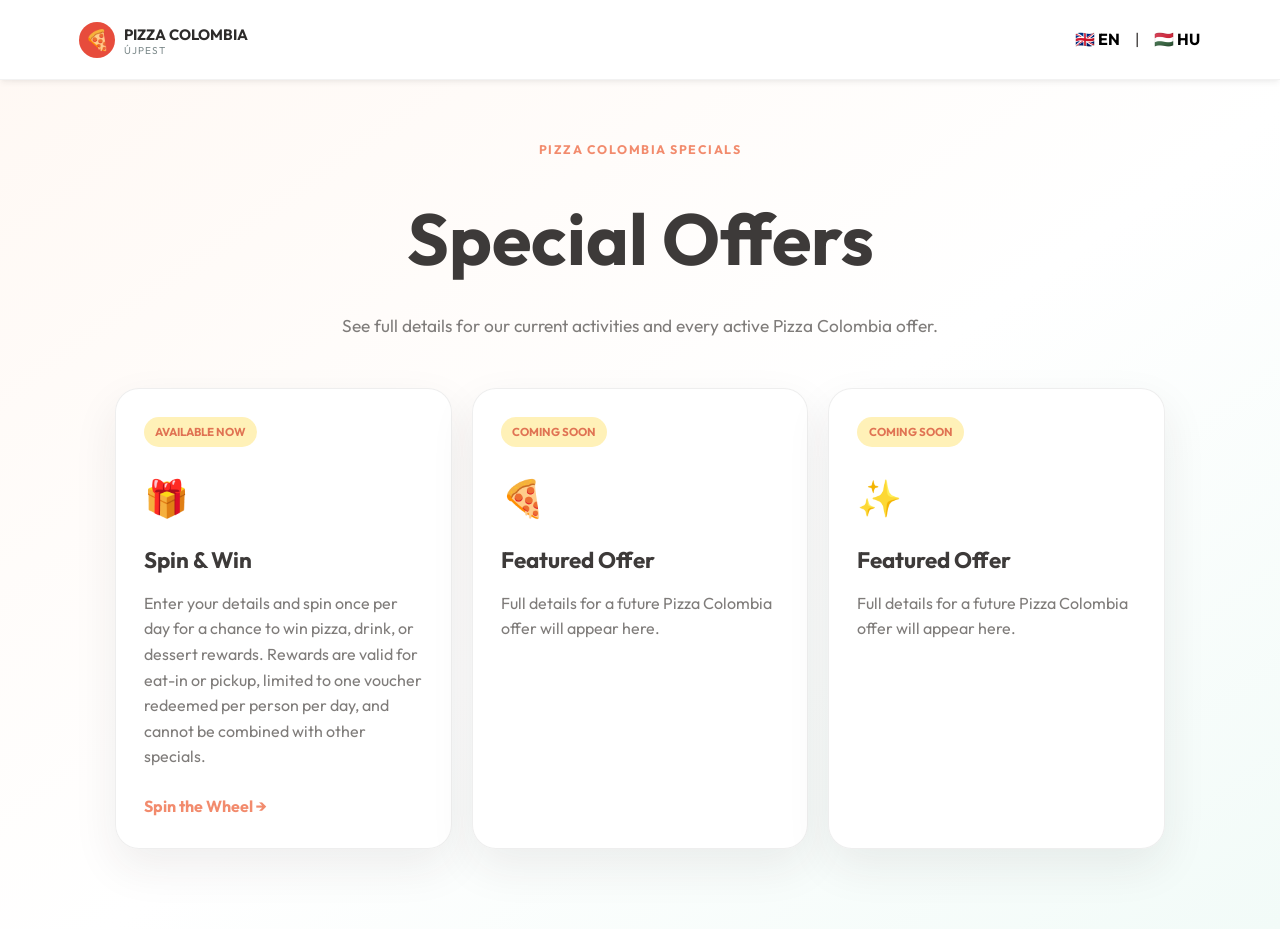
==== offers.html @ b0a38fcc "feat: add responsive offers flow and harden ordering forms" ====
<!DOCTYPE html>
<html lang="en">
<head>
  <meta charset="UTF-8">
  <meta name="viewport" content="width=device-width, initial-scale=1.0">
  <title>Offers | Pizza Colombia Újpest</title>
  <meta name="description" content="Current Pizza Colombia Újpest special offers and announcements.">
  <link rel="icon" href="data:image/svg+xml,<svg xmlns=%22http://www.w3.org/2000/svg%22 viewBox=%220 0 100 100%22><text y=%22.9em%22 font-size=%2290%22>🍕</text></svg>">
  <link rel="preconnect" href="https://fonts.googleapis.com">
  <link rel="preconnect" href="https://fonts.gstatic.com" crossorigin>
  <link href="https://fonts.googleapis.com/css2?family=Outfit:wght@300;400;500;600;700&family=Playfair+Display:wght@600;700&display=swap" rel="stylesheet">
  <link rel="stylesheet" href="index.css?v=3.3.0">
  <style>
    .offers-page { min-height: 100vh; padding: 8.5rem 1rem 5rem; background: linear-gradient(145deg, #fff8f3, #fff 55%, #f2fbf8); }
    .offers-shell { max-width: 1050px; margin: 0 auto; }
    .offers-header { max-width: 720px; margin: 0 auto 3rem; text-align: center; }
    .offers-header h1 { margin: 0.65rem 0 1rem; font-family: var(--font-heading); font-size: clamp(2.5rem, 7vw, 4.5rem); color: var(--text-dark); }
    .offers-header p { color: var(--text-muted); font-size: 1.08rem; line-height: 1.65; }
    .offers-list:empty + .offers-empty { display: flex; }
    .offers-empty { display: none; min-height: 320px; align-items: center; justify-content: center; flex-direction: column; padding: 2.5rem; text-align: center; background: rgba(255,255,255,.9); border: 1px solid rgba(45,43,42,.08); border-radius: 28px; box-shadow: 0 20px 55px rgba(45,43,42,.08); }
    .offers-empty-icon { margin-bottom: 1rem; font-size: 3rem; }
    .offers-empty h2 { margin-bottom: 0.7rem; font-size: 1.5rem; color: var(--text-dark); }
    .offers-empty p { max-width: 520px; color: var(--text-muted); line-height: 1.6; }
    .offers-back { display: inline-flex; margin-top: 1.5rem; padding: .8rem 1.35rem; color: #fff; background: var(--primary); border-radius: 999px; font-weight: 700; text-decoration: none; }
    .offers-lang { display: flex; align-items: center; gap: .45rem; }
    .offers-lang button { padding: .35rem .5rem; border: 0; background: transparent; cursor: pointer; font: inherit; font-weight: 700; }
    @media (max-width: 480px) {
      .offers-page { padding: 7rem .75rem 3rem; }
      .offers-header { margin-bottom: 2rem; }
      .offers-lang button { padding: .35rem .3rem; font-size: .82rem; }
    }
  </style>
</head>
<body>
  <header class="navbar scrolled">
    <div class="nav-container">
      <a href="index.html" class="logo-group" aria-label="Pizza Colombia home">
        <svg class="brand-logo" viewBox="0 0 220 50" xmlns="http://www.w3.org/2000/svg">
          <circle cx="25" cy="25" r="18" fill="#E74C3C"/>
          <text x="25" y="32" text-anchor="middle" font-size="20">🍕</text>
          <text x="52" y="25" font-family="Outfit, sans-serif" font-size="15" font-weight="700" fill="#2D2B2A">PIZZA COLOMBIA</text>
          <text x="52" y="39" font-family="Outfit, sans-serif" font-size="10" fill="#7F8C8D" letter-spacing="1">ÚJPEST</text>
        </svg>
      </a>
      <div class="offers-lang" aria-label="Language selector">
        <button type="button" data-offers-lang="en">🇬🇧 EN</button>
        <span>|</span>
        <button type="button" data-offers-lang="hu">🇭🇺 HU</button>
      </div>
    </div>
  </header>

  <main class="offers-page">
    <div class="offers-shell">
      <div class="offers-header">
        <span class="whats-new-eyebrow" data-en="Pizza Colombia specials" data-hu="Pizza Colombia akciók">Pizza Colombia specials</span>
        <h1 data-en="Special Offers" data-hu="Különleges ajánlatok">Special Offers</h1>
        <p data-en="See full details for our current activities and every active Pizza Colombia offer." data-hu="Tekintse meg aktuális programunk és minden aktív Pizza Colombia ajánlat teljes részleteit.">See full details for our current activities and every active Pizza Colombia offer.</p>
      </div>

      <section id="offers-list" class="offers-list whats-new-grid" aria-live="polite"></section>

      <div class="offers-empty">
        <div class="offers-empty-icon">🍕</div>
        <h2 data-en="No special offers right now" data-hu="Jelenleg nincs különleges ajánlat">No special offers right now</h2>
        <p data-en="Please check back soon for new Pizza Colombia offers and activities." data-hu="Kérjük, látogasson vissza hamarosan a Pizza Colombia új ajánlataiért és programjaiért.">Please check back soon for new Pizza Colombia offers and activities.</p>
        <a href="index.html" class="offers-back" data-en="← Back to home" data-hu="← Vissza a főoldalra">← Back to home</a>
      </div>
    </div>
  </main>

  <script src="offers-data.js?v=1.0.0"></script>
  <script>
    (() => {
      let currentLanguage = 'en';
      const escapeHTML = (value) => String(value ?? '').replace(/[&<>"']/g, character => ({
        '&': '&amp;', '<': '&lt;', '>': '&gt;', '"': '&quot;', "'": '&#039;'
      })[character]);
      const localized = (value, fallback = '') => {
        if (value && typeof value === 'object') return value[currentLanguage] || value.en || fallback;
        return value || fallback;
      };
      const renderOffers = () => {
        const container = document.getElementById('offers-list');
        const spinOffer = {
          id: 'spin-and-win',
          active: true,
          emoji: '🎁',
          badge: { en: 'Available now', hu: 'Már elérhető' },
          title: { en: 'Spin & Win', hu: 'Pörgess és nyerj' },
          details: {
            en: 'Enter your details and spin once per day for a chance to win pizza, drink, or dessert rewards. Rewards are valid for eat-in or pickup, limited to one voucher redeemed per person per day, and cannot be combined with other specials.',
            hu: 'Adja meg adatait, és pörgessen naponta egyszer pizza-, ital- vagy desszertnyereményért. A nyeremények helyben fogyasztásra vagy elvitelre érvényesek, személyenként naponta egy kupon váltható be, és más kedvezményekkel nem vonhatók össze.'
          },
          cta: { en: 'Spin the Wheel →', hu: 'Szerencsekerék indítása →' },
          href: 'index.html#spinner'
        };
        const offers = [spinOffer, ...(Array.isArray(window.PIZZA_OFFERS) ? window.PIZZA_OFFERS : [])
          .filter(offer => offer && offer.active !== false)];
        const cards = offers.map(offer => `
            <article id="${escapeHTML(offer.id || '')}" class="whats-new-card">
              <span class="whats-new-badge">${escapeHTML(localized(offer.badge, currentLanguage === 'hu' ? 'Ajánlat' : 'Offer'))}</span>
              <div class="whats-new-icon">${escapeHTML(offer.emoji || '🍕')}</div>
              <h2>${escapeHTML(localized(offer.title))}</h2>
              <p>${escapeHTML(localized(offer.details, localized(offer.summary)))}</p>
              ${offer.href ? `<a href="${escapeHTML(offer.href)}" class="whats-new-link">${escapeHTML(localized(offer.cta, currentLanguage === 'hu' ? 'Részletek →' : 'Read More →'))}</a>` : ''}
            </article>
          `);
        while (cards.length < 3) {
          const index = cards.length;
          cards.push(`
          <article class="whats-new-card">
            <span class="whats-new-badge">${currentLanguage === 'hu' ? 'Hamarosan' : 'Coming soon'}</span>
            <div class="whats-new-icon">${['🎁', '🍕', '✨'][index] || '✨'}</div>
            <h2>${currentLanguage === 'hu' ? 'Kiemelt ajánlat' : 'Featured Offer'}</h2>
            <p>${currentLanguage === 'hu' ? 'Egy jövőbeli Pizza Colombia ajánlat részletei itt jelennek meg.' : 'Full details for a future Pizza Colombia offer will appear here.'}</p>
          </article>
          `);
        }
        container.innerHTML = cards.join('');
        if (window.location.hash) {
          requestAnimationFrame(() => document.getElementById(window.location.hash.slice(1))?.scrollIntoView({ behavior: 'smooth' }));
        }
      };
      const applyLanguage = (lang) => {
        currentLanguage = lang;
        document.documentElement.lang = lang;
        document.querySelectorAll('[data-en][data-hu]').forEach((element) => {
          element.textContent = element.dataset[lang];
        });
        try { localStorage.setItem('pizza_lang', lang); } catch (_) {}
        renderOffers();
      };
      document.querySelectorAll('[data-offers-lang]').forEach((button) => {
        button.addEventListener('click', () => applyLanguage(button.dataset.offersLang));
      });
      let savedLanguage = 'en';
      try { savedLanguage = localStorage.getItem('pizza_lang') || 'en'; } catch (_) {}
      applyLanguage(savedLanguage === 'hu' ? 'hu' : 'en');
    })();
  </script>
</body>
</html>
---- index.css ----
/* -------------------------------------------------------------------------
   Pizza Colombia Újpest - Main Stylesheet
   ------------------------------------------------------------------------- */

/* Brand Variables */
:root {
  --primary: #F28B6D;       /* Carrd Salmon/Coral */
  --primary-dark: #E07353;
  --primary-light: #F7AC96;
  --accent: #4ECDC4;        /* Carrd Teal Accent */
  --accent-light: #E8F8F7;
  
  --bg-dark: #2D2B2A;       /* Deep Charcoal */
  --bg-light: #FAF9F6;      /* Off-White Sand */
  --bg-white: #ffffff;
  
  --text-main: #3D3A39;
  --text-muted: #7F7C7A;
  --text-light: #FFFFFF;
  
  --font-heading: 'Outfit', sans-serif;
  --font-body: 'Outfit', sans-serif;
  --font-accent: 'Playfair Display', serif;
  
  --shadow-sm: 0 4px 6px -1px rgba(0, 0, 0, 0.05), 0 2px 4px -1px rgba(0, 0, 0, 0.03);
  --shadow-md: 0 10px 15px -3px rgba(0, 0, 0, 0.08), 0 4px 6px -2px rgba(0, 0, 0, 0.04);
  --shadow-lg: 0 20px 25px -5px rgba(0, 0, 0, 0.1), 0 10px 10px -5px rgba(0, 0, 0, 0.04);
  --shadow-xl: 0 25px 50px -12px rgba(0, 0, 0, 0.15);
  
  --transition-smooth: all 0.4s cubic-bezier(0.16, 1, 0.3, 1);
  --transition-fast: all 0.2s cubic-bezier(0.16, 1, 0.3, 1);
}

/* Reset */
*, *::before, *::after {
  box-sizing: border-box;
  margin: 0;
  padding: 0;
}

html {
  scroll-behavior: smooth;
  font-size: 16px;
  -webkit-text-size-adjust: 100%;
}

body {
  font-family: var(--font-body);
  background-color: var(--bg-white);
  color: var(--text-main);
  line-height: 1.6;
  overflow-x: hidden;
  -webkit-font-smoothing: antialiased;
  -moz-osx-font-smoothing: grayscale;
}

img {
  max-width: 100%;
  height: auto;
  display: block;
}

a {
  text-decoration: none;
  color: inherit;
}

button {
  background: none;
  border: none;
  font: inherit;
  cursor: pointer;
}

/* Container */
.container {
  width: 100%;
  max-width: 1200px;
  margin-right: auto;
  margin-left: auto;
  padding-right: 2rem;
  padding-left: 2rem;
}

/* -------------------------------------------------------------------------
   Navigation Bar
   ------------------------------------------------------------------------- */
.navbar {
  position: fixed;
  top: 0;
  left: 0;
  width: 100%;
  height: 80px;
  z-index: 1000;
  background-color: rgba(255, 255, 255, 0.96);
  border-bottom: 1px solid rgba(0, 0, 0, 0.05);
  transition: background-color 0.3s ease, box-shadow 0.3s ease;
}

.navbar.scrolled {
  background-color: rgba(255, 255, 255, 0.98);
  box-shadow: var(--shadow-sm);
}

.nav-container {
  display: flex;
  justify-content: space-between;
  align-items: center;
  height: 100%;
  max-width: 1200px;
  margin: 0 auto;
  padding: 0 2rem;
}

.logo-group {
  display: flex;
  align-items: center;
}

.brand-logo {
  height: 50px;
  width: auto;
}

.nav-links {
  display: flex;
  align-items: center;
  gap: 2rem;
}

.nav-links a {
  font-weight: 500;
  font-size: 0.95rem;
  color: var(--text-main);
  transition: var(--transition-fast);
  position: relative;
  padding: 0.25rem 0;
}

.nav-links a::after {
  content: '';
  position: absolute;
  bottom: 0;
  left: 0;
  width: 0;
  height: 2px;
  background: linear-gradient(90deg, var(--primary), var(--accent));
  transition: var(--transition-fast);
}

.nav-links a:hover {
  color: var(--primary);
}

.nav-links a:hover::after {
  width: 100%;
}

.btn-nav-order {
  background: var(--primary);
  color: var(--text-light) !important;
  padding: 0.6rem 1.2rem;
  border-radius: 50px;
  font-size: 0.9rem;
  font-weight: 600;
  box-shadow: 0 4px 10px rgba(242, 139, 109, 0.3);
  transition: var(--transition-fast) !important;
}

.btn-nav-order:hover {
  background: var(--primary-dark) !important;
  transform: translateY(-2px);
  box-shadow: 0 6px 15px rgba(242, 139, 109, 0.4);
}

.btn-nav-order::after {
  display: none !important;
}

/* Mobile Toggle */
.mobile-nav-toggle {
  display: none;
  flex-direction: column;
  justify-content: space-between;
  width: 24px;
  height: 18px;
}

.mobile-nav-toggle span {
  display: block;
  height: 2px;
  width: 100%;
  background-color: var(--text-main);
  border-radius: 2px;
  transition: var(--transition-fast);
}

/* Mobile Overlay Menu */
.mobile-menu {
  position: fixed;
  top: 0;
  right: -100%;
  width: 80%;
  max-width: 320px;
  height: 100vh;
  background-color: var(--bg-white);
  box-shadow: var(--shadow-xl);
  z-index: 999;
  display: flex;
  flex-direction: column;
  padding: 100px 2rem 2rem;
  gap: 1.5rem;
  transition: var(--transition-smooth);
}

.mobile-menu.active {
  right: 0;
}

.mobile-menu a {
  font-size: 1.2rem;
  font-weight: 600;
  padding: 0.5rem 0;
  border-bottom: 1px solid rgba(0, 0, 0, 0.05);
}

.btn-mobile-order {
  background: var(--primary);
  color: var(--text-light) !important;
  text-align: center;
  padding: 0.8rem;
  border-radius: 50px;
  font-weight: 600;
  margin-top: 1rem;
}

/* -------------------------------------------------------------------------
   Hero Section
   ------------------------------------------------------------------------- */
.hero-section {
  position: relative;
  background: linear-gradient(135deg, var(--primary) 0%, #E67756 100%);
  padding-top: 160px;
  padding-bottom: 100px;
  min-height: 85vh;
  display: flex;
  align-items: center;
  overflow: hidden;
}

.hero-background-stripes {
  position: absolute;
  top: 0;
  left: 0;
  width: 100%;
  height: 100%;
  background-image: repeating-linear-gradient(45deg, rgba(255, 255, 255, 0.04) 0px, rgba(255, 255, 255, 0.04) 2px, transparent 2px, transparent 18px);
  pointer-events: none;
}

.hero-container {
  display: grid;
  grid-template-columns: 1.2fr 1fr;
  align-items: center;
  gap: 4rem;
  position: relative;
  z-index: 10;
}

.hero-content {
  color: var(--text-light);
}

.hero-title {
  font-family: var(--font-heading);
  font-size: 3.25rem;
  font-weight: 300; /* Thin style matching Carrd */
  line-height: 1.15;
  margin-bottom: 1.5rem;
  letter-spacing: -0.02em;
}

.hero-subtitle {
  font-size: 1.15rem;
  font-weight: 400;
  line-height: 1.6;
  opacity: 0.95;
  margin-bottom: 2.5rem;
  max-width: 540px;
}

/* Hero Button styling */
.btn {
  display: inline-flex;
  align-items: center;
  justify-content: center;
  gap: 0.75rem;
  padding: 1.05rem 2.2rem;
  border-radius: 50px;
  font-weight: 600;
  font-size: 1rem;
  transition: var(--transition-smooth);
}

.btn-primary {
  background-color: var(--bg-white);
  color: var(--primary-dark);
  box-shadow: 0 10px 25px rgba(0, 0, 0, 0.1);
}

.btn-primary:hover {
  transform: translateY(-3px);
  box-shadow: 0 15px 30px rgba(0, 0, 0, 0.15);
  background-color: #FFFBF9;
}

.arrow-down-icon {
  width: 18px;
  height: 18px;
  animation: nudge-down 1.5s infinite alternate ease-in-out;
}

@keyframes nudge-down {
  0% { transform: translateY(-2px); }
  100% { transform: translateY(4px); }
}

.hero-image-wrapper {
  position: relative;
  display: flex;
  justify-content: center;
  align-items: center;
}

.hero-image-glow {
  position: absolute;
  width: 110%;
  height: 110%;
  background: radial-gradient(circle, rgba(255, 255, 255, 0.3) 0%, rgba(255, 255, 255, 0) 70%);
  pointer-events: none;
  z-index: 1;
}

.hero-pizza-img {
  width: 100%;
  max-width: 450px;
  height: auto;
  border-radius: 50%;
  box-shadow: var(--shadow-xl);
  z-index: 2;
  animation: float 6s ease-in-out infinite;
}

@keyframes float {
  0% { transform: translateY(0px) rotate(0deg); }
  50% { transform: translateY(-12px) rotate(2deg); }
  100% { transform: translateY(0px) rotate(0deg); }
}

/* -------------------------------------------------------------------------
   Showcase Sections (Alternating)
   ------------------------------------------------------------------------- */
.showcase-section {
  padding: 100px 0;
  background-color: var(--bg-white);
}

.bg-light {
  background-color: var(--bg-light);
}

.showcase-container {
  display: grid;
  grid-template-columns: 1fr 1fr;
  align-items: center;
  gap: 5rem;
}

.showcase-container.reverse {
  grid-template-columns: 1fr 1fr;
}

.showcase-image-box {
  position: relative;
  border-radius: 20px;
  overflow: hidden;
  box-shadow: var(--shadow-lg);
  aspect-ratio: 1 / 1;
}

.showcase-img {
  width: 100%;
  height: 100%;
  object-fit: cover;
  transition: transform 0.6s cubic-bezier(0.16, 1, 0.3, 1);
}

.showcase-image-box:hover .showcase-img {
  transform: scale(1.05);
}

.showcase-content-box {
  display: flex;
  flex-direction: column;
  justify-content: center;
}

/* Tiny horizontal line matching Carrd designs */
.accent-line-gradient {
  width: 60px;
  height: 4px;
  border-radius: 2px;
  background: linear-gradient(90deg, var(--primary), var(--accent));
  margin-bottom: 1.75rem;
}

.accent-line-gradient.center {
  margin: 0 auto 1.75rem;
}

.showcase-title {
  font-family: var(--font-heading);
  font-size: 2.25rem;
  font-weight: 300;
  color: var(--text-main);
  margin-bottom: 1.25rem;
  letter-spacing: -0.01em;
}

.showcase-text {
  font-size: 1.05rem;
  color: var(--text-muted);
  line-height: 1.7;
}

/* Enhanced Showcase Styles */
.showcase-header {
  text-align: center;
  max-width: 850px;
  margin: 0 auto 4rem;
}

.showcase-header h2 {
  font-family: var(--font-heading);
  font-size: 2.75rem;
  font-weight: 300;
  color: var(--text-main);
  margin-bottom: 1rem;
  letter-spacing: -0.02em;
}

.showcase-header .showcase-subtitle {
  font-size: 1.2rem;
  color: var(--text-muted);
  line-height: 1.6;
}

.experience-grid {
  display: grid;
  grid-template-columns: 1fr 1fr;
  gap: 3.5rem;
  margin-bottom: 4rem;
}

@media (max-width: 992px) {
  .experience-grid {
    grid-template-columns: 1fr;
    gap: 2.5rem;
  }
}

.experience-card {
  background-color: #ffffff;
  border-radius: 24px;
  border: 1px solid rgba(0, 0, 0, 0.05);
  box-shadow: var(--shadow-sm);
  overflow: hidden;
  transition: transform 0.5s cubic-bezier(0.16, 1, 0.3, 1), box-shadow 0.5s cubic-bezier(0.16, 1, 0.3, 1), border-color 0.5s cubic-bezier(0.16, 1, 0.3, 1);
  display: flex;
  flex-direction: column;
}

.experience-card.card-catering {
  border-top: 4px solid var(--primary);
}

.experience-card.card-pizzeria {
  border-top: 4px solid var(--accent);
}

.experience-card:hover {
  transform: translateY(-8px);
  box-shadow: 0 30px 60px -15px rgba(45, 43, 42, 0.12), 0 0 0 1px rgba(242, 139, 109, 0.1);
}

.experience-card.card-pizzeria:hover {
  box-shadow: 0 30px 60px -15px rgba(45, 43, 42, 0.12), 0 0 0 1px rgba(78, 205, 196, 0.15);
}

.experience-card-img-box {
  position: relative;
  width: 100%;
  height: 260px;
  overflow: hidden;
}

.experience-card-img {
  width: 100%;
  height: 100%;
  object-fit: cover;
  transition: transform 0.6s cubic-bezier(0.16, 1, 0.3, 1);
}

.experience-card:hover .experience-card-img {
  transform: scale(1.05);
}

.experience-card-content {
  padding: 2.25rem;
  display: flex;
  flex-direction: column;
  flex-grow: 1;
}

.experience-card-title {
  font-family: var(--font-heading);
  font-size: 1.45rem;
  font-weight: 600;
  color: var(--text-main);
  margin-bottom: 1rem;
}

.experience-card-text {
  font-size: 0.98rem;
  color: var(--text-muted);
  line-height: 1.65;
  margin-bottom: 1.5rem;
}

.badge-container {
  display: flex;
  flex-wrap: wrap;
  gap: 0.6rem;
  margin-top: auto;
}

.catering-badge {
  font-size: 0.82rem;
  font-weight: 600;
  background-color: var(--bg-light);
  color: var(--text-main);
  padding: 0.45rem 0.85rem;
  border-radius: 50px;
  border: 1px solid rgba(0, 0, 0, 0.04);
  transition: var(--transition-fast);
}

.catering-badge:hover {
  background-color: var(--accent-light);
  color: var(--primary-dark);
  border-color: rgba(78, 205, 196, 0.3);
}

.experience-features-box {
  background: linear-gradient(135deg, #ffffff 0%, rgba(242, 139, 109, 0.03) 100%);
  border-radius: 24px;
  padding: 3rem 2.5rem;
  border: 1px solid rgba(242, 139, 109, 0.15);
  box-shadow: inset 0 1px 0 rgba(255, 255, 255, 0.6), var(--shadow-sm);
  margin-bottom: 4rem;
  position: relative;
  overflow: hidden;
}

.experience-features-box::before {
  content: '';
  position: absolute;
  top: 0;
  left: 0;
  width: 100%;
  height: 4px;
  background: linear-gradient(90deg, var(--primary), var(--accent));
}

.features-emoji-list {
  display: grid;
  grid-template-columns: repeat(2, 1fr);
  gap: 1.5rem;
  list-style: none;
}

@media (max-width: 768px) {
  .features-emoji-list {
    grid-template-columns: 1fr;
    gap: 1.2rem;
  }
}

.feature-emoji-item {
  display: flex;
  align-items: center;
  gap: 1.1rem;
  font-size: 1.05rem;
  font-weight: 500;
  color: var(--text-main);
  transition: var(--transition-smooth);
}

.feature-emoji-item:hover {
  color: var(--primary-dark);
}

.emoji-circle {
  display: flex;
  align-items: center;
  justify-content: center;
  width: 44px;
  height: 44px;
  border-radius: 50%;
  background-color: var(--bg-white);
  box-shadow: 0 4px 10px rgba(0, 0, 0, 0.03);
  border: 1px solid rgba(0, 0, 0, 0.02);
  font-size: 1.35rem;
  flex-shrink: 0;
  transition: transform 0.4s cubic-bezier(0.175, 0.885, 0.32, 1.275), box-shadow 0.4s ease, border-color 0.4s ease;
}

.feature-emoji-item:hover .emoji-circle {
  transform: scale(1.12) rotate(8deg);
  box-shadow: 0 8px 20px rgba(242, 139, 109, 0.18);
  border-color: rgba(242, 139, 109, 0.25);
}

.catering-outro {
  text-align: center;
  max-width: 800px;
  margin: 0 auto;
}

.catering-outro-text {
  font-size: 1.15rem;
  color: var(--text-muted);
  line-height: 1.7;
  margin-bottom: 2rem;
}

.tagline-fired {
  font-family: var(--font-accent);
  font-size: 2.25rem;
  font-style: italic;
  font-weight: 600;
  background: linear-gradient(135deg, var(--primary) 0%, var(--primary-dark) 100%);
  -webkit-background-clip: text;
  background-clip: text;
  -webkit-text-fill-color: transparent;
  letter-spacing: -0.01em;
  margin-top: 1.5rem;
  animation: pulse-glow 3s ease-in-out infinite alternate;
}

@keyframes pulse-glow {
  0% { text-shadow: 0 0 0px rgba(242, 139, 109, 0); }
  100% { text-shadow: 0 0 10px rgba(242, 139, 109, 0.15); }
}

.showcase-subheading {
  font-family: var(--font-accent);
  font-style: italic;
  font-size: 1.35rem;
  color: var(--primary-dark);
  margin-top: -0.5rem;
  margin-bottom: 1.5rem;
  font-weight: 400;
}

.pizza-comparison-grid {
  display: grid;
  grid-template-columns: 1fr 1fr;
  gap: 2rem;
  margin-top: 2rem;
  margin-bottom: 2rem;
  text-align: left;
}

@media (max-width: 768px) {
  .pizza-comparison-grid {
    grid-template-columns: 1fr;
    gap: 1.5rem;
  }
}

.comparison-column {
  background-color: var(--bg-white);
  padding: 1.85rem;
  border-radius: 20px;
  border: 1px solid rgba(0, 0, 0, 0.04);
  box-shadow: var(--shadow-sm);
  transition: transform 0.5s cubic-bezier(0.16, 1, 0.3, 1), box-shadow 0.5s cubic-bezier(0.16, 1, 0.3, 1), border-color 0.5s cubic-bezier(0.16, 1, 0.3, 1);
  position: relative;
}

.comparison-column.col-neapolitan {
  border-left: 4px solid var(--primary);
}

.comparison-column.col-newyork {
  border-left: 4px solid var(--accent);
}

.comparison-column:hover {
  transform: translateY(-5px);
  box-shadow: 0 20px 40px -10px rgba(45, 43, 42, 0.08);
}

.comparison-column.col-neapolitan:hover {
  border-color: rgba(242, 139, 109, 0.2) rgba(242, 139, 109, 0.2) rgba(242, 139, 109, 0.2) var(--primary);
}

.comparison-column.col-newyork:hover {
  border-color: rgba(78, 205, 196, 0.25) rgba(78, 205, 196, 0.25) rgba(78, 205, 196, 0.25) var(--accent);
}

.comparison-column h4 {
  font-family: var(--font-heading);
  font-size: 1.2rem;
  font-weight: 600;
  color: var(--text-main);
  margin-bottom: 0.75rem;
  display: flex;
  align-items: center;
  gap: 0.5rem;
}

.comparison-column p {
  font-size: 0.96rem;
  color: var(--text-muted);
  line-height: 1.6;
}

/* -------------------------------------------------------------------------
   Stats Section
   ------------------------------------------------------------------------- */
.stats-section {
  padding: 80px 0;
  background-color: var(--bg-white);
  border-top: 1px solid rgba(0, 0, 0, 0.05);
  border-bottom: 1px solid rgba(0, 0, 0, 0.05);
}

.stats-container {
  display: grid;
  grid-template-columns: repeat(3, 1fr);
  gap: 3rem;
  text-align: center;
}

.stat-card {
  padding: 2.5rem 1.5rem;
  background-color: var(--bg-white);
  border: 1px solid rgba(0, 0, 0, 0.04);
  border-radius: 20px;
  box-shadow: var(--shadow-sm);
  transition: var(--transition-smooth);
}

.stat-card:hover {
  transform: translateY(-5px);
  box-shadow: var(--shadow-md);
  border-color: rgba(242, 139, 109, 0.2);
}

.stat-kicker {
  display: inline-block;
  font-size: 0.78rem;
  font-weight: 700;
  letter-spacing: 0.18em;
  text-transform: uppercase;
  color: var(--primary-dark);
  background-color: rgba(242, 139, 109, 0.12);
  border-radius: 999px;
  padding: 0.45rem 0.8rem;
  margin-bottom: 1.1rem;
}

.stat-number {
  font-family: var(--font-heading);
  font-size: 3.5rem;
  font-weight: 700;
  line-height: 1;
  margin-bottom: 0.75rem;
  background: linear-gradient(135deg, var(--primary) 0%, var(--primary-dark) 100%);
  -webkit-background-clip: text;
  background-clip: text;
  -webkit-text-fill-color: transparent;
  letter-spacing: -0.03em;
}

.stat-label {
  font-size: 1.2rem;
  font-weight: 600;
  color: var(--text-main);
  margin-bottom: 0.75rem;
}

.stat-desc {
  font-size: 0.95rem;
  color: var(--text-muted);
  max-width: 280px;
  margin: 0 auto;
}

/* -------------------------------------------------------------------------
   Order & Info Section
   ------------------------------------------------------------------------- */
.order-section {
  padding: 100px 0;
  background-color: var(--bg-light);
}

.order-container {
  text-align: center;
  max-width: 1200px;
}

.order-title {
  font-family: var(--font-heading);
  font-size: 2.5rem;
  font-weight: 300;
  margin-bottom: 1rem;
}

.order-subtitle {
  font-size: 1.1rem;
  color: var(--text-muted);
  margin-bottom: 3rem;
  max-width: 600px;
  margin-left: auto;
  margin-right: auto;
}



.reviews-section-header {
  margin-top: 1rem;
  margin-bottom: 2.5rem;
  text-align: center;
}

.reviews-subtitle {
  font-family: var(--font-heading);
  font-size: 1.5rem;
  font-weight: 500;
  color: var(--text-main);
  letter-spacing: -0.01em;
  position: relative;
  display: inline-block;
  padding-bottom: 0.5rem;
}

.reviews-subtitle::after {
  content: '';
  position: absolute;
  bottom: 0;
  left: 50%;
  transform: translateX(-50%);
  width: 40px;
  height: 3px;
  border-radius: 2px;
  background: linear-gradient(90deg, var(--primary), var(--accent));
}

.reviews-grid {
  display: grid;
  grid-template-columns: repeat(3, 1fr);
  gap: 2rem;
  margin: 0 auto 4rem;
  text-align: left;
  max-width: 1000px;
}

.review-card {
  background-color: var(--bg-white);
  border: 1px solid rgba(0, 0, 0, 0.05);
  border-radius: 20px;
  padding: 1.75rem;
  box-shadow: var(--shadow-sm);
  transition: var(--transition-smooth);
  display: flex;
  flex-direction: column;
  position: relative;
  overflow: hidden;
}

.review-card::before {
  content: '';
  position: absolute;
  top: 0;
  left: 0;
  width: 100%;
  height: 4px;
  background: linear-gradient(90deg, var(--primary), var(--accent));
  opacity: 0;
  transition: var(--transition-fast);
}

.review-card:hover {
  transform: translateY(-6px);
  box-shadow: var(--shadow-lg);
  border-color: rgba(242, 139, 109, 0.15);
}

.review-card:hover::before {
  opacity: 1;
}

.review-header {
  display: flex;
  justify-content: space-between;
  align-items: flex-start;
  margin-bottom: 1rem;
}

.review-user {
  display: flex;
  gap: 0.75rem;
  align-items: center;
}

.user-avatar {
  width: 42px;
  height: 42px;
  border-radius: 50%;
  display: flex;
  align-items: center;
  justify-content: center;
  color: var(--text-light);
  font-weight: 700;
  font-size: 0.9rem;
  box-shadow: inset 0 -2px 4px rgba(0, 0, 0, 0.1);
}

.user-info {
  display: flex;
  flex-direction: column;
}

.user-name {
  font-size: 1rem;
  font-weight: 600;
  color: var(--text-main);
  line-height: 1.2;
}

.user-title {
  font-size: 0.78rem;
  color: var(--text-muted);
}

.social-source {
  color: var(--text-muted);
  opacity: 0.8;
  transition: var(--transition-fast);
}

.review-card:hover .social-source {
  opacity: 1;
}

.google-review:hover .social-source {
  color: #E67E22;
}

.facebook-review:hover .social-source {
  color: #3B5998;
}

.instagram-review:hover .social-source {
  color: #C13584;
}

.social-icon-sm {
  width: 20px;
  height: 20px;
}

.rating-stars {
  font-size: 0.85rem;
  margin-bottom: 0.75rem;
  font-weight: 600;
  color: #F1C40F;
  letter-spacing: 1px;
}

.review-text {
  font-size: 0.95rem;
  line-height: 1.6;
  color: var(--text-main);
  margin-bottom: 1.25rem;
  flex-grow: 1;
  font-style: italic;
}

.review-time {
  font-size: 0.8rem;
  color: var(--text-muted);
  border-top: 1px solid rgba(0, 0, 0, 0.05);
  padding-top: 0.75rem;
}

.order-actions {
  display: flex;
  justify-content: center;
  gap: 1.5rem;
  flex-wrap: wrap;
  margin-bottom: 5rem;
}

.btn-order {
  color: var(--text-light);
  box-shadow: var(--shadow-md);
}

.wolt-btn {
  background-color: #00C2E8; /* Wolt Brand Color */
}

.wolt-btn:hover {
  background-color: #00A3C4;
  transform: translateY(-3px);
  box-shadow: 0 10px 20px rgba(0, 194, 232, 0.3);
}

.foodora-btn {
  background-color: #E21B70; /* Foodora Brand Color */
}

.foodora-btn:hover {
  background-color: #C1135B;
  transform: translateY(-3px);
  box-shadow: 0 10px 20px rgba(226, 27, 112, 0.3);
}

.btn-secondary {
  background-color: var(--bg-dark);
  color: var(--text-light);
  box-shadow: var(--shadow-md);
}

.btn-secondary:hover {
  background-color: #1A1918;
  transform: translateY(-3px);
  box-shadow: 0 10px 20px rgba(0, 0, 0, 0.15);
}

.order-brand-icon {
  width: 20px;
  height: 20px;
}

/* Info Grid (Map & Hours) */
.info-grid {
  display: flex;
  flex-direction: column;
  gap: 2.5rem;
  text-align: left;
  margin-top: 2rem;
}

.info-card {
  background-color: var(--bg-white);
  padding: 2.25rem;
  border-radius: 24px;
  box-shadow: var(--shadow-sm);
  border: 1px solid rgba(0, 0, 0, 0.04);
  transition: var(--transition-smooth);
}

.info-card:hover {
  box-shadow: var(--shadow-md);
  border-color: rgba(242, 139, 109, 0.12);
}

.map-card {
  padding: 0.6rem;
  overflow: hidden;
  min-height: 340px;
  background-color: var(--bg-white);
  border-radius: 24px;
  box-shadow: var(--shadow-sm);
  border: 1px solid rgba(0, 0, 0, 0.04);
  transition: var(--transition-smooth);
  display: flex;
  width: 100%;
}

.map-card:hover {
  transform: scale(1.002);
  box-shadow: var(--shadow-lg);
  border-color: rgba(78, 205, 196, 0.15);
}

.map-card iframe {
  display: block;
  width: 100%;
  height: 100%;
  min-height: 320px;
  border-radius: 16px;
}

.hours-dashboard-grid {
  display: grid;
  grid-template-columns: 1fr 1.25fr;
  gap: 3.5rem;
  margin-top: 1.5rem;
}

@media (max-width: 992px) {
  .hours-dashboard-grid {
    grid-template-columns: 1fr;
    gap: 1.75rem;
  }
}

.hours-card-header {
  display: flex;
  justify-content: space-between;
  align-items: center;
  border-bottom: 2px solid var(--bg-light);
  padding-bottom: 0.75rem;
  margin-bottom: 1.75rem;
}

.hours-card-header h3 {
  font-family: var(--font-heading);
  font-size: 1.5rem;
  font-weight: 600;
  color: var(--text-main);
  margin-bottom: 0;
  border: none;
  padding: 0;
}

.status-badge {
  font-size: 0.76rem;
  font-weight: 700;
  letter-spacing: 0.05em;
  text-transform: uppercase;
  padding: 0.4rem 0.8rem;
  border-radius: 50px;
  display: inline-flex;
  align-items: center;
  gap: 0.4rem;
  box-shadow: var(--shadow-sm);
  transition: var(--transition-smooth);
}

.status-badge.checking {
  background-color: var(--bg-light);
  color: var(--text-muted);
  border: 1px solid rgba(0, 0, 0, 0.05);
}

.status-badge.open {
  background-color: #E8F8F5;
  color: #1ABC9C;
  border: 1px solid rgba(26, 188, 156, 0.2);
  animation: status-pulse 2s infinite;
}

.status-badge.closed {
  background-color: #FDEDEC;
  color: #E74C3C;
  border: 1px solid rgba(231, 76, 60, 0.2);
}

@keyframes status-pulse {
  0% { box-shadow: 0 0 0 0 rgba(26, 188, 156, 0.2); }
  70% { box-shadow: 0 0 0 6px rgba(26, 188, 156, 0); }
  100% { box-shadow: 0 0 0 0 rgba(26, 188, 156, 0); }
}

.info-item {
  display: flex;
  gap: 1.25rem;
  margin-bottom: 1.5rem;
}

.info-item:last-child {
  margin-bottom: 0;
}

.info-icon {
  display: flex;
  align-items: center;
  justify-content: center;
  width: 38px;
  height: 38px;
  border-radius: 50%;
  background-color: var(--bg-light);
  color: var(--primary);
  flex-shrink: 0;
  margin-top: 0.15rem;
  transition: var(--transition-smooth);
}

.info-item:hover .info-icon {
  background-color: var(--accent-light);
  color: var(--accent);
  transform: scale(1.08);
}

.info-icon-svg {
  width: 18px;
  height: 18px;
}

.info-text strong {
  display: block;
  font-size: 1rem;
  color: var(--text-main);
  margin-bottom: 0.35rem;
}

.info-text p {
  font-size: 0.95rem;
  color: var(--text-muted);
}

.address-wrapper {
  display: flex;
  justify-content: space-between;
  align-items: flex-start;
  gap: 1rem;
}

.address-text {
  line-height: 1.5;
  margin-bottom: 0;
}

.btn-copy-address {
  background: none;
  border: none;
  color: var(--text-muted);
  padding: 0.35rem;
  border-radius: 6px;
  cursor: pointer;
  transition: var(--transition-fast);
  display: flex;
  align-items: center;
  justify-content: center;
  border: 1px solid transparent;
}

.btn-copy-address:hover {
  color: var(--primary);
  background-color: var(--bg-light);
  transform: scale(1.1);
}

.btn-copy-address:active {
  transform: scale(0.95);
}

.copy-icon {
  width: 16px;
  height: 16px;
}

.btn-copy-address.copied {
  color: #1ABC9C;
  background-color: #E8F8F5;
  border-color: rgba(26, 188, 156, 0.2);
}

.hours-list p {
  display: grid;
  grid-template-columns: minmax(92px, auto) 1fr;
  align-items: baseline;
  column-gap: 1rem;
  line-height: 1.45;
  margin-bottom: 0.35rem;
  transition: var(--transition-fast);
  border-radius: 6px;
  padding: 0.15rem 0.4rem;
  margin-left: -0.4rem;
  margin-right: -0.4rem;
}

.hours-list p:last-child {
  margin-bottom: 0;
}

.hours-list p span:last-child {
  font-variant-numeric: tabular-nums;
}

.hours-list p.active-day {
  font-weight: 600;
  color: var(--text-main);
  background-color: rgba(242, 139, 109, 0.08);
  border-left: 3px solid var(--primary);
  padding-left: 0.5rem;
}

.info-actions {
  margin-top: 1.75rem;
  border-top: 1px solid var(--bg-light);
  padding-top: 1.25rem;
}

.btn-directions {
  display: inline-flex;
  align-items: center;
  justify-content: center;
  gap: 0.6rem;
  width: 100%;
  padding: 0.85rem;
  background-color: var(--primary);
  color: var(--text-light);
  font-weight: 600;
  font-size: 0.95rem;
  border-radius: 12px;
  box-shadow: 0 4px 10px rgba(242, 139, 109, 0.2);
  transition: var(--transition-smooth);
}

.btn-directions:hover {
  background-color: var(--primary-dark);
  transform: translateY(-2px);
  box-shadow: 0 8px 18px rgba(242, 139, 109, 0.35);
}

.btn-directions:active {
  transform: translateY(0);
}

.directions-icon {
  width: 16px;
  height: 16px;
  transition: transform 0.3s ease;
}

.btn-directions:hover .directions-icon {
  transform: translate(2px, -2px);
}

/* -------------------------------------------------------------------------
   Interactive Digital Menu Modal
   ------------------------------------------------------------------------- */
.modal {
  position: fixed;
  top: 0;
  left: 0;
  width: 100%;
  height: 100%;
  z-index: 10000;
  display: flex;
  align-items: center;
  justify-content: center;
  opacity: 0;
  pointer-events: none;
  transition: opacity 0.3s ease;
}

.modal.active {
  opacity: 1;
  pointer-events: auto;
}

.modal-overlay {
  position: absolute;
  top: 0;
  left: 0;
  width: 100%;
  height: 100%;
  background-color: rgba(45, 43, 42, 0.6);
}

.modal-container {
  position: relative;
  background-color: var(--bg-white);
  width: 90%;
  max-width: 800px;
  max-height: 85vh;
  border-radius: 20px;
  box-shadow: var(--shadow-xl);
  display: flex;
  flex-direction: column;
  overflow: hidden;
  z-index: 10001;
  transform: scale(0.92);
  transition: transform 0.4s cubic-bezier(0.16, 1, 0.3, 1);
}

.modal.active .modal-container {
  transform: scale(1);
}

.modal-header {
  padding: 1.75rem 2rem;
  background-color: var(--bg-light);
  border-bottom: 1px solid rgba(0, 0, 0, 0.05);
  display: flex;
  justify-content: space-between;
  align-items: center;
}

.modal-header h2 {
  font-family: var(--font-heading);
  font-weight: 500;
  font-size: 1.75rem;
}

.modal-close-btn {
  font-size: 2.25rem;
  line-height: 1;
  color: var(--text-muted);
  transition: var(--transition-fast);
}

.modal-close-btn:hover {
  color: var(--primary);
}

/* Modal Tabs */
.modal-tabs {
  display: flex;
  border-bottom: 1px solid rgba(0, 0, 0, 0.05);
  background-color: #ffffff;
}

.tab-btn {
  flex: 1;
  padding: 1.25rem 1rem;
  font-weight: 600;
  color: var(--text-muted);
  text-align: center;
  transition: var(--transition-fast);
  border-bottom: 3px solid transparent;
}

.tab-btn:hover {
  color: var(--primary);
  background-color: var(--bg-light);
}

.tab-btn.active {
  color: var(--primary-dark);
  border-bottom-color: var(--primary);
}

/* Modal Content */
.modal-content {
  padding: 2rem;
  overflow-y: auto;
  flex: 1;
  overscroll-behavior: contain;
  -webkit-overflow-scrolling: touch;
}

.menu-tab-pane {
  display: none;
}

.menu-tab-pane.active {
  display: block;
  animation: fade-in-up 0.5s ease forwards;
}

@keyframes fade-in-up {
  from {
    opacity: 0;
    transform: translateY(15px);
  }
  to {
    opacity: 1;
    transform: translateY(0);
  }
}

.menu-grid {
  display: grid;
  grid-template-columns: repeat(2, 1fr);
  gap: 2rem;
  align-items: start;
}

.menu-item {
  border-bottom: 1px dashed rgba(0, 0, 0, 0.08);
  padding-bottom: 1.25rem;
}

.menu-item-header {
  display: flex;
  justify-content: space-between;
  align-items: baseline;
  margin-bottom: 0.5rem;
  gap: 1rem;
}

.menu-item-name {
  font-weight: 600;
  font-size: 1.1rem;
  color: var(--text-main);
}

.menu-item-price {
  font-weight: 700;
  color: var(--primary-dark);
  white-space: nowrap;
}

.menu-item-desc {
  font-size: 0.9rem;
  color: var(--text-muted);
  line-height: 1.5;
}

.modal-footer {
  padding: 1.25rem 2rem;
  background-color: var(--bg-light);
  border-top: 1px solid rgba(0, 0, 0, 0.05);
  text-align: center;
  font-size: 0.85rem;
  color: var(--text-muted);
}

/* -------------------------------------------------------------------------
   Footer Area
   ------------------------------------------------------------------------- */
.main-footer {
  padding: 3rem 0;
  background-color: var(--bg-dark);
  color: #9F9B98;
  border-top: 1px solid rgba(255, 255, 255, 0.05);
}

.footer-container {
  display: flex;
  justify-content: space-between;
  align-items: center;
  flex-wrap: wrap;
  gap: 1.5rem;
}

.footer-copy {
  font-size: 0.95rem;
}

.footer-socials {
  display: flex;
  gap: 1.25rem;
}

.footer-socials a {
  display: flex;
  align-items: center;
  justify-content: center;
  width: 46px;
  height: 46px;
  border-radius: 12px;
  background-color: #ffffff;
  box-shadow: 0 4px 10px rgba(0, 0, 0, 0.15);
  border: 1px solid rgba(255, 255, 255, 0.15);
  transition: transform 0.3s cubic-bezier(0.175, 0.885, 0.32, 1.275), box-shadow 0.3s ease, background-color 0.3s ease;
}

.footer-socials a:hover {
  transform: translateY(-4px) scale(1.06);
  box-shadow: 0 8px 20px rgba(0, 0, 0, 0.35);
  background-color: #f5f5f5;
}

.social-icon {
  width: 22px;
  height: 22px;
  transition: var(--transition-smooth);
}

.social-facebook {
  color: #1877F2;
}

.social-facebook:hover {
  color: #0d58c8;
}

.social-instagram {
  color: #E1306C;
}

.social-instagram:hover {
  color: #b81c4e;
}

.social-tiktok {
  color: #010101;
}

.social-tiktok:hover {
  color: #FE2C55;
}

/* -------------------------------------------------------------------------
   Animations / Reveal classes
   ------------------------------------------------------------------------- */
.scroll-reveal {
  opacity: 1;
  transform: translateY(0);
  transition: opacity 0.8s cubic-bezier(0.16, 1, 0.3, 1), transform 0.8s cubic-bezier(0.16, 1, 0.3, 1);
}

/* -------------------------------------------------------------------------
   Responsive Breakpoints
   ------------------------------------------------------------------------- */
@media (max-width: 992px) {
  .hero-container {
    grid-template-columns: 1fr;
    gap: 3rem;
    text-align: center;
  }
  
  .hero-content {
    display: flex;
    flex-direction: column;
    align-items: center;
  }
  
  .hero-title {
    font-size: 2.75rem;
  }
  
  .hero-subtitle {
    margin-left: auto;
    margin-right: auto;
  }
  
  .showcase-container,
  .showcase-container.reverse {
    grid-template-columns: 1fr;
    gap: 3rem;
  }
  
  .showcase-container.reverse .showcase-content-box {
    order: 2;
  }
  
  .showcase-container.reverse .showcase-image-box {
    order: 1;
  }
  
  .info-grid {
    grid-template-columns: 1fr;
    gap: 2rem;
  }
  
  .reviews-grid {
    grid-template-columns: 1fr;
    gap: 1.5rem;
    max-width: 500px;
  }

  .menu-customizations {
    grid-template-columns: 1fr;
    gap: 1.5rem;
  }
  
  .menu-grid {
    grid-template-columns: 1fr;
    gap: 1.5rem;
  }
}

@media (max-width: 768px) {
  .nav-links {
    display: none;
  }
  
  .mobile-nav-toggle {
    display: flex;
  }
  
  /* Burger Animation */
  .mobile-nav-toggle.active span:nth-child(1) {
    transform: translateY(8px) rotate(45deg);
  }
  .mobile-nav-toggle.active span:nth-child(2) {
    opacity: 0;
  }
  .mobile-nav-toggle.active span:nth-child(3) {
    transform: translateY(-8px) rotate(-45deg);
  }
  
  .hero-title {
    font-size: 2.25rem;
  }
  
  .showcase-title {
    font-size: 1.85rem;
  }
  
  .stats-container {
    grid-template-columns: 1fr;
    gap: 2rem;
  }
  
  .stat-card {
    padding: 1.5rem;
  }

  .testimonial-strip {
    padding: 1.6rem 1.4rem;
    border-radius: 18px;
  }

  .testimonial-quote {
    font-size: 1.35rem;
  }
  
  .footer-container {
    flex-direction: column;
    text-align: center;
  }
}

/* ==========================================================================
   Spin the Pizza Wheel Styles
   ========================================================================== */

.pizza-wheel-section {
  max-width: 1150px;
  margin: 2.5rem auto 4.5rem;
  width: 100%;
}

.pizza-wheel-container {
  display: grid;
  grid-template-columns: minmax(0, 1.2fr) minmax(0, 1fr);
  gap: 3rem;
  align-items: center;
  background-color: #ffffff;
  border-radius: 32px;
  border: 1px solid rgba(242, 139, 109, 0.15);
  box-shadow: var(--shadow-lg), inset 0 1px 0 rgba(255, 255, 255, 0.6);
  padding: 3rem;
  position: relative;
  overflow: hidden;
  text-align: left;
}

@media (max-width: 868px) {
  .pizza-wheel-container {
    grid-template-columns: 1fr;
    gap: 2rem;
    padding: 1.5rem;
  }
}

@media (max-width: 480px) {
  .pizza-wheel-container {
    padding: 1rem;
    gap: 1.5rem;
    border-radius: 24px;
  }

  .wheel-center-btn {
    width: 60px;
    height: 60px;
    font-size: 0.9rem;
    border-width: 3px;
  }

  .wheel-pointer {
    top: -8px;
    width: 26px;
    height: 26px;
  }

  .wheel-pointer::before {
    border-left-width: 13px;
    border-right-width: 13px;
    border-top-width: 20px;
  }
}

.wheel-visual-col {
  display: flex;
  justify-content: center;
  align-items: center;
}

.wheel-wrapper {
  position: relative;
  width: 100%;
  max-width: 480px;
  aspect-ratio: 1 / 1;
  display: flex;
  justify-content: center;
  align-items: center;
  filter: drop-shadow(0 15px 30px rgba(45, 43, 42, 0.15));
}

#pizza-wheel {
  width: 100%;
  height: 100%;
  border-radius: 50%;
  display: block;
  transition: transform 4.5s cubic-bezier(0.1, 0.8, 0.1, 1);
}

.wheel-pointer {
  position: absolute;
  top: -12px;
  left: 50%;
  transform: translateX(-50%);
  width: 30px;
  height: 30px;
  z-index: 10;
  filter: drop-shadow(0 4px 6px rgba(0, 0, 0, 0.15));
}

.wheel-pointer::before {
  content: '';
  display: block;
  width: 0;
  height: 0;
  border-left: 15px solid transparent;
  border-right: 15px solid transparent;
  border-top: 25px solid var(--primary);
}

.wheel-center-btn {
  position: absolute;
  width: 70px;
  height: 70px;
  background: radial-gradient(circle at 35% 35%, #ffffff 0%, #f4f2f0 60%, #e0dbd7 100%);
  border: 4px solid #ffffff;
  border-radius: 50%;
  font-family: var(--font-heading);
  font-size: 1rem;
  font-weight: 800;
  color: var(--text-main);
  box-shadow: 0 6px 15px rgba(0, 0, 0, 0.2), inset 0 2px 4px rgba(255, 255, 255, 0.8);
  cursor: pointer;
  z-index: 11;
  display: flex;
  align-items: center;
  justify-content: center;
  user-select: none;
  transition: transform 0.2s cubic-bezier(0.175, 0.885, 0.32, 1.275), box-shadow 0.2s ease;
}

.wheel-center-btn:hover {
  transform: scale(1.08);
  box-shadow: 0 8px 20px rgba(0, 0, 0, 0.25), inset 0 2px 4px rgba(255, 255, 255, 0.8);
}

.wheel-center-btn:active {
  transform: scale(0.95);
  box-shadow: 0 4px 10px rgba(0, 0, 0, 0.15);
}

.wheel-center-btn.disabled {
  background: #e2e2e2 !important;
  color: #a0a0a0 !important;
  border-color: #f0f0f0 !important;
  cursor: not-allowed !important;
  box-shadow: none !important;
  transform: none !important;
}

/* Info Card CSS */
.wheel-info-card {
  display: flex;
  flex-direction: column;
  justify-content: center;
  height: 100%;
}

.wheel-card-header h3 {
  font-family: var(--font-heading);
  font-size: 1.85rem;
  font-weight: 600;
  color: var(--text-main);
  margin-bottom: 0.5rem;
  letter-spacing: -0.01em;
}

.wheel-card-header p {
  color: var(--text-muted);
  font-size: 0.98rem;
  line-height: 1.5;
  margin-bottom: 1.5rem;
}

.wheel-status-area {
  display: flex;
  flex-direction: column;
  gap: 1.5rem;
}

.wheel-prizes-list {
  display: grid;
  grid-template-columns: 1fr 1fr;
  gap: 0.8rem;
}

@media (max-width: 576px) {
  .wheel-prizes-list {
    grid-template-columns: 1fr;
  }
}

.prize-row {
  display: flex;
  align-items: center;
  gap: 0.75rem;
  background-color: var(--bg-light);
  border: 1px solid rgba(0, 0, 0, 0.03);
  padding: 0.65rem 1rem;
  border-radius: 12px;
  font-size: 0.92rem;
  font-weight: 500;
  color: var(--text-main);
}

.prize-dot {
  width: 10px;
  height: 10px;
  border-radius: 50%;
  flex-shrink: 0;
}

.odds-tag {
  margin-left: auto;
  font-size: 0.75rem;
  font-weight: 700;
  padding: 0.15rem 0.5rem;
  border-radius: 50px;
}

.odds-tag.common {
  background-color: rgba(46, 204, 113, 0.1);
  color: #2ECC71;
}

.odds-tag.lucky {
  background-color: rgba(52, 152, 219, 0.1);
  color: #3498DB;
}

.odds-tag.rare {
  background-color: rgba(155, 89, 182, 0.1);
  color: #9B59B6;
}

.wheel-action-hint {
  font-size: 0.95rem;
  color: var(--text-muted);
  border-left: 3px solid var(--primary);
  padding-left: 0.75rem;
  margin-top: 0.5rem;
}

/* Result Card */
.wheel-result-card {
  text-align: center;
  background: linear-gradient(135deg, rgba(255, 255, 255, 0.9) 0%, rgba(255, 255, 255, 0.4) 100%);
  border: 1px solid rgba(242, 139, 109, 0.3);
  border-radius: 24px;
  padding: 2rem;
  box-shadow: var(--shadow-md);
  animation: pop-in-card 0.5s cubic-bezier(0.175, 0.885, 0.32, 1.275);
}

@keyframes pop-in-card {
  0% { transform: scale(0.9); opacity: 0; }
  100% { transform: scale(1); opacity: 1; }
}

.result-celebration {
  font-family: var(--font-heading);
  font-size: 0.85rem;
  font-weight: 800;
  color: var(--primary-dark);
  letter-spacing: 0.15em;
  margin-bottom: 0.5rem;
}

.wheel-result-card h4 {
  font-family: var(--font-heading);
  font-size: 1.6rem;
  font-weight: 700;
  color: var(--text-main);
  margin-bottom: 0.5rem;
}

.wheel-result-card p {
  color: var(--text-muted);
  font-size: 0.9rem;
  margin-bottom: 1rem;
}

.promo-code-container {
  display: flex;
  align-items: center;
  justify-content: center;
  gap: 1rem;
  background-color: var(--bg-dark);
  border: 1px solid rgba(255, 255, 255, 0.08);
  padding: 0.8rem 1.5rem;
  border-radius: 16px;
  max-width: 280px;
  margin: 0 auto 1rem;
}

.promo-code-text {
  font-family: var(--font-heading);
  font-size: 1.35rem;
  font-weight: 800;
  color: var(--accent-light);
  letter-spacing: 0.05em;
}

.btn-copy-promo {
  background: none;
  border: none;
  color: rgba(255, 255, 255, 0.6);
  cursor: pointer;
  display: flex;
  align-items: center;
  justify-content: center;
  padding: 0.25rem;
  transition: var(--transition-smooth);
}

.btn-copy-promo:hover {
  color: var(--text-light);
  transform: scale(1.15);
}

.btn-copy-promo:active {
  transform: scale(0.9);
}

.btn-copy-promo.copied {
  color: #1ABC9C;
}

.result-terms {
  font-size: 0.78rem !important;
  color: var(--text-muted);
  margin-bottom: 0 !important;
  opacity: 0.8;
}

.hidden {
  display: none !important;
}

/* Confetti Overlay */
#confetti-canvas {
  position: fixed;
  top: 0;
  left: 0;
  width: 100vw;
  height: 100vh;
  z-index: 999999;
  pointer-events: none;
}

/* Social Handles inside Spin Result Card */
.result-social-handles {
  display: flex;
  justify-content: center;
  gap: 0.8rem;
  margin: 1.25rem 0;
  flex-wrap: wrap;
}

.handle-item {
  display: flex;
  align-items: center;
  gap: 0.5rem;
  background-color: var(--bg-light);
  border: 1px solid rgba(0, 0, 0, 0.05);
  padding: 0.4rem 0.85rem;
  border-radius: 50px;
  font-size: 0.85rem;
  color: var(--text-main);
  box-shadow: var(--shadow-sm);
  text-decoration: none;
  transition: transform 0.2s cubic-bezier(0.175, 0.885, 0.32, 1.275), box-shadow 0.2s ease, background-color 0.2s ease;
}

.handle-item:hover {
  transform: translateY(-2px) scale(1.03);
  box-shadow: var(--shadow-md);
  background-color: var(--bg-white);
  color: var(--text-main);
}

.handle-svg-icon {
  width: 15px;
  height: 15px;
  flex-shrink: 0;
}

.facebook-tag .handle-svg-icon {
  color: #1877F2;
}

.instagram-tag .handle-svg-icon {
  color: #E1306C;
}

.tiktok-tag .handle-svg-icon {
  color: #010101;
}

.tiktok-tag:hover .handle-svg-icon {
  color: #FE2C55;
}

/* ==========================================================================
   Add to Cart Buttons & Shopping Cart Styles
   ========================================================================== */

/* Menu Item Add to Cart Button */
.btn-add-to-cart {
  display: inline-flex;
  align-items: center;
  justify-content: center;
  gap: 0.5rem;
  width: 100%;
  padding: 0.65rem 1rem;
  margin-top: 1rem;
  background-color: var(--primary);
  color: var(--text-light);
  font-family: var(--font-heading);
  font-weight: 600;
  font-size: 0.9rem;
  border: none;
  border-radius: 10px;
  cursor: pointer;
  box-shadow: 0 4px 10px rgba(242, 139, 109, 0.15);
  transition: var(--transition-smooth);
}

.btn-add-to-cart:hover {
  background-color: var(--primary-dark);
  transform: translateY(-2px);
  box-shadow: 0 6px 15px rgba(242, 139, 109, 0.3);
}

.btn-add-to-cart:active {
  transform: translateY(0);
}

/* Floating Cart Button */
.floating-cart-btn {
  position: fixed;
  bottom: 2rem;
  right: 2rem;
  z-index: 999;
  display: flex;
  align-items: center;
  gap: 0.85rem;
  padding: 0.9rem 1.4rem;
  background-color: var(--primary);
  color: var(--text-light);
  border: none;
  border-radius: 50px;
  box-shadow: 0 10px 25px rgba(242, 139, 109, 0.4);
  cursor: pointer;
  transform: scale(1);
  transition: transform 0.3s cubic-bezier(0.175, 0.885, 0.32, 1.275), background-color 0.3s, box-shadow 0.3s;
}

.floating-cart-btn:hover {
  background-color: var(--primary-dark);
  transform: scale(1.05) translateY(-2px);
  box-shadow: 0 12px 30px rgba(242, 139, 109, 0.55);
}

.floating-cart-btn:active {
  transform: scale(0.98) translateY(0);
}

.cart-icon-wrapper {
  position: relative;
  display: flex;
  align-items: center;
}

.cart-icon {
  width: 22px;
  height: 22px;
}

.cart-count-badge {
  position: absolute;
  top: -10px;
  right: -10px;
  display: flex;
  align-items: center;
  justify-content: center;
  min-width: 18px;
  height: 18px;
  padding: 0 4px;
  background-color: var(--accent);
  color: var(--text-main);
  font-size: 0.72rem;
  font-weight: 800;
  border-radius: 10px;
  border: 2px solid var(--primary);
}

.cart-total-floating {
  font-weight: 700;
  font-size: 0.95rem;
  border-left: 1px solid rgba(255, 255, 255, 0.25);
  padding-left: 0.85rem;
}

/* Shopping Cart Drawer */
.cart-drawer {
  position: fixed;
  top: 0;
  left: 0;
  width: 100vw;
  height: 100vh;
  height: 100dvh;
  z-index: 10000;
  visibility: hidden;
  transition: visibility 0.4s;
}

.cart-drawer.active {
  visibility: visible;
}

.cart-drawer-overlay {
  position: absolute;
  top: 0;
  left: 0;
  width: 100%;
  height: 100%;
  background-color: rgba(45, 43, 42, 0.4);
  opacity: 0;
  transition: opacity 0.4s ease;
}

.cart-drawer.active .cart-drawer-overlay {
  opacity: 1;
}

.cart-drawer-container {
  position: absolute;
  top: 0;
  right: 0;
  width: 100%;
  max-width: 480px;
  height: 100%;
  height: 100dvh;
  background-color: #ffffff;
  box-shadow: -10px 0 40px rgba(0, 0, 0, 0.15);
  display: flex;
  flex-direction: column;
  transform: translateX(100%);
  transition: transform 0.4s cubic-bezier(0.16, 1, 0.3, 1);
}

.cart-drawer.active .cart-drawer-container {
  transform: translateX(0);
}

.cart-drawer-header {
  padding: 1.75rem 2rem;
  border-bottom: 1px solid rgba(0, 0, 0, 0.05);
  display: flex;
  justify-content: space-between;
  align-items: center;
}

.cart-drawer-header h2 {
  font-family: var(--font-heading);
  font-weight: 600;
  font-size: 1.5rem;
  color: var(--text-main);
}

.cart-close-btn {
  font-size: 2.25rem;
  line-height: 1;
  color: var(--text-muted);
  background: none;
  border: none;
  cursor: pointer;
  transition: var(--transition-fast);
}

.cart-close-btn:hover {
  color: var(--primary);
}

.cart-drawer-content {
  flex: 1;
  padding: 2rem;
  overflow-y: auto;
  display: flex;
  flex-direction: column;
  overscroll-behavior: contain;
  -webkit-overflow-scrolling: touch;
}

/* Steps Management */
.drawer-step {
  display: none;
  flex-direction: column;
  flex: 1;
}

.drawer-step.active {
  display: flex;
}

/* Cart Empty State */
.cart-empty-state {
  display: flex;
  flex-direction: column;
  align-items: center;
  justify-content: center;
  text-align: center;
  margin: auto;
  padding: 2rem 0;
}

.cart-empty-emoji {
  font-size: 4rem;
  margin-bottom: 1.5rem;
  animation: bounce-slow 2s infinite;
}

@keyframes bounce-slow {
  0%, 100% { transform: translateY(0); }
  50% { transform: translateY(-10px); }
}

.cart-empty-state p {
  font-weight: 600;
  font-size: 1.15rem;
  color: var(--text-main);
  margin-bottom: 0.5rem;
}

.cart-empty-state .empty-sub {
  font-size: 0.9rem;
  color: var(--text-muted);
}

/* Cart Items Layout */
.cart-items-container {
  display: flex;
  flex-direction: column;
  gap: 1.25rem;
}

.cart-item {
  display: flex;
  align-items: center;
  gap: 1rem;
  background-color: var(--bg-white);
  padding: 1rem;
  border-radius: 16px;
  box-shadow: var(--shadow-sm);
  border: 1px solid rgba(0, 0, 0, 0.02);
}

.cart-item-details {
  flex: 1;
}

.cart-item-name {
  font-weight: 600;
  font-size: 1rem;
  color: var(--text-main);
  margin-bottom: 0.25rem;
}

.cart-item-price {
  font-weight: 700;
  color: var(--primary-dark);
  font-size: 0.95rem;
}

.cart-item-controls {
  display: flex;
  align-items: center;
  gap: 0.85rem;
}

.qty-btn {
  width: 28px;
  height: 28px;
  border-radius: 50%;
  border: 1px solid rgba(0, 0, 0, 0.08);
  background-color: var(--bg-light);
  color: var(--text-main);
  font-weight: bold;
  font-size: 1rem;
  cursor: pointer;
  display: flex;
  align-items: center;
  justify-content: center;
  transition: var(--transition-fast);
}

.qty-btn:hover {
  background-color: var(--primary);
  color: white;
  border-color: var(--primary);
}

.cart-item-qty {
  font-weight: 700;
  font-size: 1rem;
  min-width: 16px;
  text-align: center;
}

.btn-remove-item {
  background: none;
  border: none;
  color: #E74C3C;
  font-size: 1.4rem;
  line-height: 1;
  cursor: pointer;
  padding: 0.25rem;
  transition: opacity 0.2s;
}

.btn-remove-item:hover {
  opacity: 0.7;
}

/* Checkout Form Styling */
.checkout-form {
  display: flex;
  flex-direction: column;
  gap: 1.25rem;
}

.form-section-title {
  font-family: var(--font-heading);
  font-weight: 700;
  font-size: 1.15rem;
  color: var(--text-main);
  margin-bottom: 0.25rem;
  border-bottom: 2px solid var(--primary);
  display: inline-block;
  padding-bottom: 0.25rem;
  width: fit-content;
}

.form-group {
  display: flex;
  flex-direction: column;
  gap: 0.5rem;
}

.form-group label {
  font-weight: 600;
  font-size: 0.9rem;
  color: var(--text-main);
}

.form-group input[type="text"],
.form-group input[type="tel"],
.form-group input[type="email"] {
  width: 100%;
  padding: 0.85rem 1rem;
  border-radius: 12px;
  border: 1px solid rgba(0, 0, 0, 0.08);
  background-color: var(--bg-white);
  color: var(--text-main);
  font-size: 0.95rem;
  font-family: inherit;
  transition: border-color 0.3s, box-shadow 0.3s;
}

.form-group input:focus {
  outline: none;
  border-color: var(--primary);
  box-shadow: 0 0 0 3px rgba(242, 139, 109, 0.15);
}

/* Order Option Switch */
.order-type-toggle {
  display: grid;
  grid-template-columns: 1fr 1fr;
  background-color: var(--bg-light);
  padding: 0.35rem;
  border-radius: 14px;
  border: 1px solid rgba(0, 0, 0, 0.05);
}

.order-type-toggle input[type="radio"] {
  display: none;
}

.toggle-label {
  padding: 0.75rem;
  text-align: center;
  font-weight: 600;
  font-size: 0.95rem;
  border-radius: 10px;
  cursor: pointer;
  transition: background-color 0.3s, color 0.3s;
  color: var(--text-muted);
}

.order-type-toggle input[type="radio"]:checked + .toggle-label {
  background-color: var(--primary);
  color: white;
  box-shadow: var(--shadow-sm);
}

/* Address Fields Wrapper */
.address-group {
  max-height: 0;
  overflow: hidden;
  transition: max-height 0.4s ease-out, opacity 0.4s;
  opacity: 0;
}

.address-group.active {
  max-height: 350px;
  opacity: 1;
}

/* Review Order summary card */
.review-summary-card {
  background-color: var(--bg-white);
  border-radius: 20px;
  border: 1px solid rgba(0, 0, 0, 0.05);
  box-shadow: var(--shadow-sm);
  padding: 1.5rem;
  display: flex;
  flex-direction: column;
  gap: 1.5rem;
}

.summary-section h4 {
  font-family: var(--font-heading);
  font-weight: 700;
  font-size: 1.05rem;
  color: var(--text-main);
  margin-bottom: 0.85rem;
}

.summary-section p {
  font-size: 0.92rem;
  color: var(--text-muted);
  line-height: 1.6;
  margin-bottom: 0.4rem;
}

.summary-section p strong {
  color: var(--text-main);
}

.summary-divider {
  height: 1px;
  background-color: rgba(0, 0, 0, 0.06);
}

.review-items-list {
  display: flex;
  flex-direction: column;
  gap: 0.5rem;
}

.review-item-row {
  display: flex;
  justify-content: space-between;
  font-size: 0.92rem;
  color: var(--text-muted);
}

.review-item-row .item-qty-name {
  font-weight: 500;
  color: var(--text-main);
}

/* Sticky Drawer Footer */
.cart-drawer-footer {
  padding: 1.5rem 2rem;
  background-color: var(--bg-light);
  border-top: 1px solid rgba(0, 0, 0, 0.05);
  display: flex;
  flex-direction: column;
  gap: 0.85rem;
}

.cart-drawer-footer.active {
  display: flex;
}

.cart-summary-row {
  display: flex;
  justify-content: space-between;
  font-size: 0.95rem;
  color: var(--text-muted);
}

.cart-summary-row.fee-row {
  color: #E67E22;
  font-weight: 500;
}

.cart-summary-row.total-row {
  font-size: 1.25rem;
  font-weight: 800;
  color: var(--text-main);
  border-top: 1px dashed rgba(0, 0, 0, 0.1);
  padding-top: 0.85rem;
  margin-top: 0.25rem;
}

/* Action Buttons Footer */
.cart-footer-actions {
  margin-top: 0.5rem;
}

.btn-footer-action, .cart-footer-btn-group {
  width: 100%;
}

#btn-goto-checkout {
  display: none;
}

#btn-goto-checkout.active {
  display: inline-flex;
}

.btn-goto-checkout, .btn-submit-order {
  align-items: center;
  justify-content: center;
  gap: 0.65rem;
  padding: 0.85rem;
  font-size: 1.05rem;
}

.order-arrow-icon {
  width: 18px;
  height: 18px;
  transition: transform 0.3s;
}

.btn-goto-checkout:hover .order-arrow-icon,
.btn-goto-review:hover .order-arrow-icon {
  transform: translateX(4px);
}

/* Footer Button Group (Step 2 and 3) */
.cart-footer-btn-group {
  display: flex;
  gap: 0.85rem;
}

.btn-back-action {
  flex: 1;
  background-color: var(--bg-white);
  border: 1px solid rgba(0, 0, 0, 0.08);
  color: var(--text-muted);
}

.btn-back-action:hover {
  background-color: var(--bg-light);
  color: var(--text-main);
  box-shadow: none;
  transform: translateY(-2px);
}

.cart-footer-btn-group .btn-footer-action,
.cart-footer-btn-group .btn-pay-action {
  flex: 2;
}

.btn-pay-action {
  background-color: #0066FF; /* SumUp Blue color */
  color: white;
}

.btn-pay-action:hover {
  background-color: #0052CC;
  box-shadow: 0 8px 18px rgba(0, 102, 255, 0.3);
}

.success-view {
  align-items: center;
  text-align: center;
  margin: auto 0;
}

.drawer-step.success-view {
  display: none;
}

.drawer-step.success-view.active {
  display: flex;
  flex-direction: column;
}

.success-icon-circle {
  width: 80px;
  height: 80px;
  border-radius: 50%;
  background-color: rgba(46, 204, 113, 0.1);
  display: flex;
  align-items: center;
  justify-content: center;
  margin-bottom: 1.5rem;
}

.checkmark-svg {
  width: 48px;
  height: 48px;
}

.success-view h3 {
  font-family: var(--font-heading);
  font-weight: 700;
  font-size: 1.6rem;
  color: var(--text-main);
  margin-bottom: 0.75rem;
}

.success-instruction {
  font-size: 0.95rem;
  color: var(--text-muted);
  line-height: 1.6;
  margin-bottom: 1.5rem;
}

.success-details {
  background-color: var(--bg-light);
  border-radius: 12px;
  padding: 1rem 1.5rem;
  width: 100%;
}

.success-details p {
  font-size: 0.9rem;
  color: var(--text-muted);
  display: flex;
  justify-content: space-between;
}

.success-details p strong {
  color: var(--text-main);
}

/* Menu Item Image Styling */
.menu-item-image {
  width: 100%;
  height: 160px;
  object-fit: cover;
  border-radius: 14px;
  margin-bottom: 1.15rem;
  box-shadow: 0 4px 12px rgba(0, 0, 0, 0.08);
  transition: transform 0.3s ease, box-shadow 0.3s ease;
  background-color: var(--bg-light);
}

.menu-item:hover .menu-item-image {
  transform: scale(1.03);
  box-shadow: 0 6px 18px rgba(0, 0, 0, 0.12);
}

/* Image Placeholder Styling */
.menu-item-image-placeholder {
  width: 100%;
  height: 160px;
  background: linear-gradient(135deg, #fdfbf7 0%, #f5f0e6 100%);
  border: 1px dashed rgba(0, 0, 0, 0.1);
  border-radius: 14px;
  display: flex;
  justify-content: center;
  align-items: center;
  margin-bottom: 1.15rem;
  color: var(--text-muted);
  font-family: var(--font-heading);
  font-size: 0.85rem;
  font-weight: 500;
  font-style: italic;
  box-shadow: inset 0 2px 4px rgba(0, 0, 0, 0.02);
}

/* Chef Loader and Verification Page styles */
.chef-loader-container {
  position: relative;
  width: 100px;
  height: 100px;
  margin-bottom: 1.5rem;
  display: flex;
  align-items: center;
  justify-content: center;
  margin-top: 1rem;
}

.chef-emoji-pulse {
  font-size: 3.5rem;
  z-index: 2;
  animation: float-slow 3s ease-in-out infinite;
}

.glowing-ring {
  position: absolute;
  width: 90px;
  height: 90px;
  border-radius: 50%;
  border: 3px solid rgba(46, 204, 113, 0.3);
  border-top-color: #2ECC71;
  animation: spin 1.5s linear infinite;
  box-shadow: 0 0 15px rgba(46, 204, 113, 0.2);
}

@keyframes spin {
  to { transform: rotate(360deg); }
}

@keyframes float-slow {
  0%, 100% { transform: translateY(0); }
  50% { transform: translateY(-8px); }
}

.timer-box {
  background: rgba(0, 0, 0, 0.03);
  border-radius: 12px;
  padding: 1.25rem 2rem;
  margin: 1.5rem 0;
  text-align: center;
  border: 1px solid rgba(0, 0, 0, 0.05);
  width: 100%;
  box-sizing: border-box;
}

.timer-label {
  display: block;
  font-size: 0.8rem;
  color: var(--text-muted);
  text-transform: uppercase;
  letter-spacing: 1px;
  margin-bottom: 0.35rem;
}

.timer-countdown {
  font-family: monospace;
  font-size: 2.2rem;
  font-weight: 700;
  color: #2C3E50;
  letter-spacing: 2px;
}

.pulse-indicator {
  display: inline-flex;
  align-items: center;
  gap: 0.5rem;
  font-size: 0.9rem;
  color: var(--text-muted);
  margin-top: 0.5rem;
}

.pulse-dot-green {
  width: 10px;
  height: 10px;
  border-radius: 50%;
  background-color: #2ECC71;
  box-shadow: 0 0 0 0 rgba(46, 204, 113, 0.7);
  animation: pulse-green 1.8s infinite;
}

@keyframes pulse-green {
  0% {
    transform: scale(0.95);
    box-shadow: 0 0 0 0 rgba(46, 204, 113, 0.7);
  }
  70% {
    transform: scale(1);
    box-shadow: 0 0 0 8px rgba(46, 204, 113, 0);
  }
  100% {
    transform: scale(0.95);
    box-shadow: 0 0 0 0 rgba(46, 204, 113, 0);
  }
}

.btn-skip-timer {
  background: none;
  border: none;
  color: var(--text-muted);
  text-decoration: underline;
  font-size: 0.8rem;
  cursor: pointer;
  margin-top: 1.5rem;
  transition: color 0.3s;
}

.btn-skip-timer:hover {
  color: var(--color-primary);
}

.pulse-dot-red {
  width: 10px;
  height: 10px;
  border-radius: 50%;
  background-color: #E74C3C;
  box-shadow: 0 0 0 0 rgba(231, 76, 60, 0.7);
  animation: pulse-red 1.8s infinite;
}

@keyframes pulse-red {
  0% {
    transform: scale(0.95);
    box-shadow: 0 0 0 0 rgba(231, 76, 60, 0.7);
  }
  70% {
    transform: scale(1);
    box-shadow: 0 0 0 8px rgba(231, 76, 60, 0);
  }
  100% {
    transform: scale(0.95);
    box-shadow: 0 0 0 0 rgba(231, 76, 60, 0);
  }
}

/* Mobile Viewport Optimizations for Cart Drawer */
@media (max-width: 480px) {
  .cart-drawer-header {
    padding: 1.25rem 1.5rem;
  }
  
  .cart-drawer-content {
    padding: 1.25rem;
  }
  
  .cart-drawer-footer {
    padding: 1.25rem 1.5rem;
    gap: 0.65rem;
  }

  .cart-items-container {
    gap: 0.85rem;
  }

  .cart-item {
    padding: 0.85rem;
    gap: 0.75rem;
  }

  .cart-item-name {
    font-size: 0.95rem;
    line-height: 1.3;
  }

  .cart-item-price {
    font-size: 0.9rem;
  }

  .cart-item-controls {
    gap: 0.5rem;
  }

  .qty-btn {
    width: 26px;
    height: 26px;
    font-size: 0.9rem;
  }

  .btn-remove-item {
    font-size: 1.35rem;
  }

  .cart-summary-row.total-row {
    font-size: 1.15rem;
    padding-top: 0.65rem;
  }

  .cart-footer-btn-group {
    display: flex;
    gap: 0.5rem;
    width: 100%;
  }

  .cart-footer-btn-group .btn {
    flex: 1;
    font-size: 0.9rem;
    padding: 0.65rem 0.5rem;
    justify-content: center;
    align-items: center;
  }
}

/* Lead Form for Spin Wheel */
.wheel-lead-form {
  display: flex;
  flex-direction: column;
  gap: 0.75rem;
  background-color: var(--bg-light);
  padding: 1.25rem;
  border-radius: 16px;
  border: 1px solid rgba(0, 0, 0, 0.03);
}

.form-title-lead {
  font-weight: 600;
  font-size: 0.95rem;
  color: var(--text-main);
  margin-bottom: 0.25rem;
}

.input-group-lead input:not([type="checkbox"]) {
  width: 100%;
  padding: 0.75rem 1rem;
  border-radius: 10px;
  border: 1px solid rgba(0, 0, 0, 0.08);
  background-color: var(--bg-white);
  color: var(--text-main);
  font-size: 0.9rem;
  transition: border-color 0.3s, box-shadow 0.3s;
}

.input-group-lead input:not([type="checkbox"]):focus {
  outline: none;
  border-color: var(--primary);
  box-shadow: 0 0 0 3px rgba(242, 139, 109, 0.15);
}

.form-error-lead {
  color: #E74C3C;
  font-size: 0.8rem;
  font-weight: 600;
  margin-top: 0.25rem;
  text-align: left;
}

.wheel-spin-hint {
  font-size: 0.95rem;
  color: var(--text-muted);
  border-left: 3px solid var(--primary);
  padding-left: 0.75rem;
  margin-top: 0.5rem;
}

/* Catering & Event Batch Ordering */
.catering-section {
  max-width: 1150px;
  margin: 2.5rem auto 4.5rem;
  width: 100%;
}

.catering-container {
  text-align: center;
}

.catering-title {
  font-family: var(--font-heading);
  font-size: 2.5rem;
  font-weight: 300;
  margin-bottom: 1rem;
}

.catering-subtitle {
  font-size: 1.1rem;
  color: var(--text-muted);
  margin-bottom: 3rem;
  max-width: 600px;
  margin-left: auto;
  margin-right: auto;
}

.catering-grid {
  display: grid;
  grid-template-columns: 1fr 1fr;
  gap: 3rem;
  align-items: start;
  background-color: var(--bg-white);
  border-radius: 32px;
  border: 1px solid rgba(242, 139, 109, 0.15);
  box-shadow: var(--shadow-lg), inset 0 1px 0 rgba(255, 255, 255, 0.6);
  padding: 3rem;
  text-align: left;
}

.catering-options-card, .catering-form-card {
  display: flex;
  flex-direction: column;
  height: 100%;
}

.catering-options-header h3, .catering-form-header h3 {
  font-family: var(--font-heading);
  font-size: 1.5rem;
  font-weight: 600;
  color: var(--text-dark);
  margin-bottom: 0.25rem;
}

.catering-options-header p, .catering-form-header p {
  font-size: 0.95rem;
  color: var(--text-muted);
  margin-bottom: 1.5rem;
}

.catering-items-list {
  display: flex;
  flex-direction: column;
  gap: 1rem;
  margin-bottom: 1.5rem;
}

.catering-item-row {
  display: flex;
  justify-content: space-between;
  align-items: center;
  padding: 1rem 1.25rem;
  background-color: var(--bg-light);
  border-radius: 16px;
  border: 1px solid rgba(0, 0, 0, 0.03);
  transition: border-color 0.3s, box-shadow 0.3s;
}

.catering-item-row.selected {
  border-color: rgba(242, 139, 109, 0.3);
  box-shadow: 0 4px 12px rgba(242, 139, 109, 0.08);
  background-color: rgba(242, 139, 109, 0.02);
}

.catering-item-info {
  display: flex;
  align-items: center;
  gap: 1rem;
}

.catering-item-icon {
  font-size: 1.75rem;
  display: inline-flex;
  align-items: center;
  justify-content: center;
  width: 48px;
  height: 48px;
  background-color: var(--bg-white);
  border-radius: 12px;
  box-shadow: var(--shadow-sm);
}

.catering-item-info h4 {
  font-size: 1rem;
  font-weight: 600;
  color: var(--text-dark);
  margin-bottom: 0.15rem;
}

.catering-item-info p {
  font-size: 0.8rem;
  color: var(--text-muted);
}

.catering-item-counter {
  display: flex;
  align-items: center;
  background-color: var(--bg-white);
  border-radius: 10px;
  border: 1px solid rgba(0, 0, 0, 0.08);
  overflow: hidden;
  padding: 0.15rem;
}

.btn-qty {
  width: 32px;
  height: 32px;
  border: none;
  background: transparent;
  font-size: 1.1rem;
  font-weight: 600;
  color: var(--text-muted);
  cursor: pointer;
  display: flex;
  align-items: center;
  justify-content: center;
  transition: background-color 0.2s, color 0.2s;
  border-radius: 8px;
}

.btn-qty:hover {
  background-color: var(--bg-light);
  color: var(--primary);
}

.catering-item-qty {
  width: 40px;
  border: none;
  text-align: center;
  font-size: 0.95rem;
  font-weight: 700;
  color: var(--text-dark);
  background: transparent;
  outline: none;
  pointer-events: none;
}

.catering-presets-container {
  margin-top: auto;
  padding: 1.25rem;
  background-color: var(--bg-light);
  border-radius: 16px;
  border: 1px solid rgba(0, 0, 0, 0.03);
  display: flex;
  flex-direction: column;
  gap: 0.75rem;
}

.presets-label {
  font-size: 0.85rem;
  font-weight: 600;
  color: var(--text-main);
}

.presets-buttons {
  display: flex;
  gap: 0.5rem;
}

.btn-preset-qty {
  flex: 1;
  padding: 0.5rem;
  border: 1px solid rgba(0, 0, 0, 0.08);
  background-color: var(--bg-white);
  border-radius: 10px;
  font-size: 0.85rem;
  font-weight: 700;
  color: var(--text-main);
  cursor: pointer;
  transition: all 0.2s;
}

.btn-preset-qty:hover {
  border-color: var(--primary);
  color: var(--primary);
  background-color: rgba(242, 139, 109, 0.02);
}

.btn-preset-clear {
  flex: 1.2;
  padding: 0.5rem;
  border: 1px solid transparent;
  background-color: #E74C3C;
  color: var(--bg-white);
  border-radius: 10px;
  font-size: 0.85rem;
  font-weight: 700;
  cursor: pointer;
  transition: opacity 0.2s;
}

.btn-preset-clear:hover {
  opacity: 0.9;
}

/* Form Styles */
.catering-enquiry-form {
  display: flex;
  flex-direction: column;
  gap: 1.25rem;
}

.catering-form-group {
  display: flex;
  flex-direction: column;
  gap: 0.5rem;
}

.catering-form-group label {
  font-size: 0.85rem;
  font-weight: 600;
  color: var(--text-main);
}

.catering-form-group input {
  width: 100%;
  padding: 0.75rem 1rem;
  border-radius: 10px;
  border: 1px solid rgba(0, 0, 0, 0.08);
  background-color: var(--bg-white);
  color: var(--text-main);
  font-size: 0.9rem;
  transition: border-color 0.3s, box-shadow 0.3s;
}

.catering-form-group input:focus {
  outline: none;
  border-color: var(--primary);
  box-shadow: 0 0 0 3px rgba(242, 139, 109, 0.15);
}

.catering-form-row {
  display: grid;
  grid-template-columns: 1fr 1fr;
  gap: 1rem;
}

@media (max-width: 868px) {
  .catering-grid {
    grid-template-columns: 1fr;
    gap: 2.5rem;
    padding: 1.75rem;
  }
  .catering-form-row {
    grid-template-columns: 1fr;
    gap: 1.25rem;
  }
}

/* Info Section (Map & Hours layout repositioned) */
.info-section {
  padding: 4rem 0 6rem;
  background-color: var(--bg-light);
  width: 100%;
}

.info-container {
  max-width: 1200px;
  margin: 0 auto;
  padding: 0 1.5rem;
}

/* General Disabled Button States */
.btn.disabled, .btn:disabled {
  opacity: 0.5;
  pointer-events: none;
  cursor: not-allowed;
}

/* Careers & Job Application Section */
.careers-section {
  max-width: 1150px;
  margin: 3.5rem auto 4.5rem;
  width: 100%;
}

.careers-container {
  text-align: center;
}

.careers-title {
  font-family: var(--font-heading);
  font-size: 2.5rem;
  font-weight: 300;
  margin-bottom: 1rem;
}

.careers-subtitle {
  font-size: 1.1rem;
  color: var(--text-muted);
  margin-bottom: 3rem;
  max-width: 600px;
  margin-left: auto;
  margin-right: auto;
}

.careers-grid {
  display: grid;
  grid-template-columns: 1fr 1.3fr;
  gap: 3rem;
  align-items: start;
  background-color: var(--bg-white);
  border-radius: 32px;
  border: 1px solid rgba(242, 139, 109, 0.15);
  box-shadow: var(--shadow-lg), inset 0 1px 0 rgba(255, 255, 255, 0.6);
  padding: 3rem;
  text-align: left;
}

.careers-positions-card, .careers-form-card {
  display: flex;
  flex-direction: column;
  height: 100%;
}

.careers-positions-header h3, .careers-form-header h3 {
  font-family: var(--font-heading);
  font-size: 1.5rem;
  font-weight: 600;
  color: var(--text-dark);
  margin-bottom: 0.25rem;
}

.careers-positions-header p, .careers-form-header p {
  font-size: 0.95rem;
  color: var(--text-muted);
  margin-bottom: 1.5rem;
}

.careers-positions-list {
  display: flex;
  flex-direction: column;
  gap: 1rem;
}

.careers-pos-row {
  display: flex;
  justify-content: space-between;
  align-items: center;
  padding: 1.25rem;
  background-color: var(--bg-light);
  border-radius: 16px;
  border: 1px solid rgba(0, 0, 0, 0.03);
  cursor: pointer;
  transition: border-color 0.3s, box-shadow 0.3s, background-color 0.3s;
}

.careers-pos-row:hover {
  background-color: rgba(242, 139, 109, 0.02);
  border-color: rgba(242, 139, 109, 0.1);
}

.careers-pos-row.selected {
  border-color: var(--primary);
  box-shadow: 0 4px 12px rgba(242, 139, 109, 0.08);
  background-color: rgba(242, 139, 109, 0.03);
}

.careers-pos-info {
  display: flex;
  align-items: center;
  gap: 1rem;
}

.careers-pos-icon {
  font-size: 1.75rem;
  display: inline-flex;
  align-items: center;
  justify-content: center;
  width: 48px;
  height: 48px;
  background-color: var(--bg-white);
  border-radius: 12px;
  box-shadow: var(--shadow-sm);
}

.careers-pos-info h4 {
  font-size: 1rem;
  font-weight: 600;
  color: var(--text-dark);
  margin-bottom: 0.15rem;
}

.careers-pos-info p {
  font-size: 0.8rem;
  color: var(--text-muted);
}

/* Careers Form Styling */
.careers-application-form {
  display: flex;
  flex-direction: column;
  gap: 0rem;
}

.careers-form-group {
  display: flex;
  flex-direction: column;
  gap: 0.5rem;
  flex: 1;
}

.careers-form-group label {
  font-size: 0.85rem;
  font-weight: 600;
  color: var(--text-main);
}

.careers-form-group input, .careers-form-group select {
  width: 100%;
  padding: 0.75rem 1rem;
  border-radius: 10px;
  border: 1px solid rgba(0, 0, 0, 0.08);
  background-color: var(--bg-white);
  color: var(--text-main);
  font-size: 0.9rem;
  transition: border-color 0.3s, box-shadow 0.3s;
}

.careers-form-group input:focus, .careers-form-group select:focus {
  outline: none;
  border-color: var(--primary);
  box-shadow: 0 0 0 3px rgba(242, 139, 109, 0.15);
}

.careers-form-row {
  display: grid;
  grid-template-columns: 1fr 1fr;
  gap: 1rem;
}

@media (max-width: 868px) {
  .careers-grid {
    grid-template-columns: 1fr;
    gap: 2.5rem;
    padding: 1.75rem;
  }
  .careers-form-row {
    grid-template-columns: 1fr;
    gap: 1rem;
  }
}

/* Premium Primary Action Buttons Upgrade */
.btn-nav-order, 
#btn-submit-catering, 
#btn-submit-app,
.btn-goto-checkout,
.btn-submit-order {
  background: linear-gradient(135deg, var(--primary) 0%, #D46241 100%) !important;
  color: var(--text-light) !important;
  border: none !important;
  box-shadow: 0 6px 16px rgba(242, 139, 109, 0.25) !important;
  transition: all 0.3s cubic-bezier(0.25, 0.8, 0.25, 1) !important;
  position: relative;
  overflow: hidden;
  z-index: 1;
}

/* Hover & Focus state */
.btn-nav-order:hover, 
#btn-submit-catering:hover, 
#btn-submit-app:hover,
.btn-goto-checkout:hover,
.btn-submit-order:hover {
  transform: translateY(-2.5px) scale(1.015) !important;
  box-shadow: 0 10px 24px rgba(242, 139, 109, 0.4) !important;
  filter: brightness(1.05);
}

/* Active Press state */
.btn-nav-order:active, 
#btn-submit-catering:active, 
#btn-submit-app:active,
.btn-goto-checkout:active,
.btn-submit-order:active {
  transform: translateY(-0.5px) scale(0.99) !important;
  box-shadow: 0 4px 10px rgba(242, 139, 109, 0.2) !important;
}

/* Disabled styling integration */
.btn-nav-order:disabled, .btn-nav-order.disabled,
#btn-submit-catering:disabled, #btn-submit-catering.disabled,
#btn-submit-app:disabled, #btn-submit-app.disabled,
.btn-goto-checkout:disabled, .btn-goto-checkout.disabled,
.btn-submit-order:disabled, .btn-submit-order.disabled {
  background: #E0E0E0 !important;
  color: #9E9E9E !important;
  box-shadow: none !important;
  transform: none !important;
  pointer-events: none !important;
  cursor: not-allowed !important;
  filter: none !important;
}

/* Premium Custom Checkboxes */
input[type="checkbox"] {
  appearance: none;
  -webkit-appearance: none;
  width: 18px;
  height: 18px;
  border: 1.5px solid rgba(0, 0, 0, 0.15);
  border-radius: 5px;
  background-color: var(--bg-white);
  cursor: pointer;
  display: inline-flex;
  align-items: center;
  justify-content: center;
  position: relative;
  transition: all 0.2s cubic-bezier(0.4, 0, 0.2, 1);
  margin-top: 0.1rem;
  flex-shrink: 0;
}

input[type="checkbox"]:hover {
  border-color: var(--primary);
  box-shadow: 0 0 0 3px rgba(242, 139, 109, 0.1);
}

input[type="checkbox"]:checked {
  background-color: var(--primary);
  border-color: var(--primary);
  box-shadow: 0 2px 6px rgba(242, 139, 109, 0.2);
}

input[type="checkbox"]:checked::after {
  content: "";
  width: 4px;
  height: 8px;
  border: solid white;
  border-width: 0 2px 2px 0;
  transform: rotate(45deg);
  margin-bottom: 2px;
}

/* Premium Language Selector Group */
.lang-selector {
  display: inline-flex;
  align-items: center;
  gap: 0.2rem;
  background-color: rgba(0, 0, 0, 0.05);
  padding: 0.2rem 0.4rem;
  border-radius: 30px;
  border: 1px solid rgba(0, 0, 0, 0.08);
}

.btn-lang-select {
  background: transparent;
  border: none;
  font-size: 0.8rem;
  font-weight: 700;
  color: #7F8C8D;
  cursor: pointer;
  padding: 0.3rem 0.6rem;
  border-radius: 20px;
  transition: all 0.25s ease;
  display: flex;
  align-items: center;
  gap: 0.25rem;
}

.btn-lang-select:hover {
  color: var(--primary);
}

.btn-lang-select.active {
  color: var(--text-dark) !important;
  background-color: var(--bg-white) !important;
  box-shadow: 0 2px 8px rgba(0, 0, 0, 0.1) !important;
}

.lang-separator {
  color: rgba(0, 0, 0, 0.2);
  font-size: 0.8rem;
  user-select: none;
}

/* ==========================================================================
   Rate Your Experience Modal Styling
   ========================================================================== */
.rate-modal {
  position: fixed;
  top: 0;
  left: 0;
  width: 100vw;
  height: 100vh;
  z-index: 10000;
  display: flex;
  align-items: center;
  justify-content: center;
  opacity: 0;
  pointer-events: none;
  transition: opacity 0.3s ease;
}

.rate-modal.active {
  opacity: 1;
  pointer-events: auto;
}

.rate-modal-overlay {
  position: absolute;
  top: 0;
  left: 0;
  width: 100%;
  height: 100%;
  background: rgba(0, 0, 0, 0.65);
  backdrop-filter: blur(5px);
}

.rate-modal-content {
  position: relative;
  width: 90%;
  max-width: 540px;
  max-height: 90vh;
  overflow-y: auto;
  background: #ffffff;
  border-radius: 24px;
  padding: 2rem;
  box-shadow: 0 20px 50px rgba(0,0,0,0.25);
  z-index: 2;
  box-sizing: border-box;
}

.btn-close-rate {
  position: absolute;
  top: 1.25rem;
  right: 1.25rem;
  background: #F2F4F4;
  border: none;
  font-size: 1.5rem;
  width: 38px;
  height: 38px;
  border-radius: 50%;
  cursor: pointer;
  display: flex;
  align-items: center;
  justify-content: center;
  color: #7F8C8D;
  transition: all 0.2s ease;
}

.btn-close-rate:hover {
  background: #E5E8E8;
  color: #2C3E50;
}

.rate-modal-header {
  text-align: center;
  margin-bottom: 1.5rem;
}

.rate-modal-title {
  font-family: var(--font-heading);
  font-size: 1.6rem;
  color: var(--text-dark);
  margin-bottom: 0.35rem;
}

.rate-modal-subtitle {
  font-size: 0.9rem;
  color: var(--text-muted);
}

.sentiment-cards-grid {
  display: flex;
  flex-direction: column;
  gap: 1rem;
}

.sentiment-card {
  display: flex;
  align-items: center;
  gap: 1.25rem;
  padding: 1.25rem;
  border-radius: 16px;
  border: 2px solid #EAECEE;
  background: #FAFBFB;
  cursor: pointer;
  text-align: left;
  transition: all 0.25s ease;
  width: 100%;
}

.sentiment-card:hover {
  transform: translateY(-2px);
  box-shadow: 0 8px 20px rgba(0,0,0,0.06);
}

.sentiment-happy:hover {
  border-color: #2ECC71;
  background: #F0FDF4;
}

.sentiment-wrong:hover {
  border-color: #E74C3C;
  background: #FEF2F2;
}

.sentiment-emoji {
  font-size: 2.5rem;
  line-height: 1;
}

.sentiment-info h3 {
  font-size: 1.15rem;
  color: var(--text-dark);
  margin-bottom: 0.2rem;
}

.sentiment-info p {
  font-size: 0.85rem;
  color: var(--text-muted);
}

.happy-intro {
  font-size: 0.95rem;
  color: var(--text-muted);
  text-align: center;
  margin-bottom: 1.25rem;
  line-height: 1.5;
}

.review-buttons-group {
  display: flex;
  flex-direction: column;
  gap: 0.85rem;
}

.btn-rate-platform {
  display: flex;
  align-items: center;
  justify-content: center;
  gap: 0.75rem;
  padding: 0.9rem 1.25rem;
  border-radius: 14px;
  font-weight: 600;
  font-size: 1rem;
  text-decoration: none;
  cursor: pointer;
  transition: transform 0.2s ease, box-shadow 0.2s ease;
  border: none;
  width: 100%;
  box-sizing: border-box;
}

.btn-rate-platform:hover {
  transform: translateY(-2px);
  box-shadow: 0 6px 16px rgba(0,0,0,0.12);
}

.btn-google-review {
  background: #4285F4;
  color: #ffffff;
}

.btn-facebook-review {
  background: #1877F2;
  color: #ffffff;
}

.btn-private-feedback {
  background: #F2F4F4;
  color: #2C3E50;
  border: 1px solid #BDC3C7;
}

.rate-icon-svg {
  width: 22px;
  height: 22px;
  flex-shrink: 0;
}

.form-grid-rate {
  display: grid;
  grid-template-columns: 1fr 1fr;
  gap: 0.85rem;
}

@media (max-width: 580px) {
  .form-grid-rate {
    grid-template-columns: 1fr;
  }
}

.form-group-rate label {
  display: block;
  font-size: 0.85rem;
  font-weight: 600;
  color: var(--text-dark);
  margin-bottom: 0.35rem;
}

.form-group-rate input,
.form-group-rate select,
.form-group-rate textarea {
  width: 100%;
  padding: 0.75rem 0.9rem;
  border-radius: 12px;
  border: 1px solid #D5D8DC;
  font-size: 0.9rem;
  font-family: inherit;
  box-sizing: border-box;
}

.btn-submit-feedback {
  width: 100%;
  background: var(--primary);
  color: white;
  border: none;
  padding: 0.9rem;
  font-size: 1rem;
  font-weight: 700;
  border-radius: 50px;
  cursor: pointer;
  transition: background 0.3s ease;
}

.btn-submit-feedback:hover {
  background: var(--primary-dark);
}
/* What's New */
.whats-new-section {
  padding: 6rem 0;
  background: linear-gradient(135deg, #fff8f3 0%, #ffffff 48%, #f2fbf8 100%);
}

.whats-new-inline {
  margin: 4rem 0;
  padding: 4rem 2rem;
  border-radius: 30px;
}

.whats-new-heading {
  max-width: 720px;
  margin: 0 auto 2.5rem;
  text-align: center;
}

.whats-new-eyebrow {
  display: inline-block;
  margin-bottom: 0.65rem;
  color: var(--primary);
  font-size: 0.78rem;
  font-weight: 700;
  letter-spacing: 0.12em;
  text-transform: uppercase;
}

.whats-new-heading h2 {
  margin-bottom: 0.85rem;
  font-family: var(--font-heading);
  font-size: clamp(2.1rem, 5vw, 3.25rem);
  color: var(--text-dark);
}

.whats-new-heading p {
  color: var(--text-muted);
  font-size: 1.05rem;
  line-height: 1.65;
}

.whats-new-grid {
  display: grid;
  grid-template-columns: repeat(3, minmax(0, 1fr));
  gap: 1.25rem;
  width: 100%;
}

.offer-preview-slots {
  display: contents;
}

.whats-new-card {
  position: relative;
  display: flex;
  min-height: 300px;
  flex-direction: column;
  padding: 1.75rem;
  overflow: hidden;
  background: rgba(255, 255, 255, 0.94);
  border: 1px solid rgba(45, 43, 42, 0.08);
  border-radius: 24px;
  box-shadow: 0 18px 45px rgba(45, 43, 42, 0.08);
  transition: transform 0.3s ease, box-shadow 0.3s ease;
  min-width: 0;
  max-width: 100%;
}

.whats-new-card:hover {
  transform: translateY(-6px);
  box-shadow: 0 24px 55px rgba(45, 43, 42, 0.13);
}

.whats-new-featured {
  color: #fff;
  background: linear-gradient(145deg, #e74c3c, #c7382c);
  border-color: transparent;
}

.whats-new-badge {
  align-self: flex-start;
  padding: 0.35rem 0.7rem;
  margin-bottom: 1.4rem;
  color: var(--primary-dark);
  background: #fff1b8;
  border-radius: 999px;
  font-size: 0.72rem;
  font-weight: 700;
  text-transform: uppercase;
}

.whats-new-icon {
  margin-bottom: 1rem;
  font-size: 2.25rem;
}

.whats-new-card h2,
.whats-new-card h3 {
  margin-bottom: 0.75rem;
  font-size: 1.4rem;
}

.whats-new-card p {
  margin-bottom: 1.5rem;
  color: var(--text-muted);
  line-height: 1.6;
}

.whats-new-featured p {
  color: rgba(255, 255, 255, 0.9);
}

.whats-new-link {
  margin-top: auto;
  color: var(--primary);
  font-weight: 700;
  text-decoration: none;
  overflow-wrap: anywhere;
}

.whats-new-featured .whats-new-link {
  color: #fff;
}

@media (max-width: 868px) {
  .whats-new-section {
    padding: 4.5rem 0;
  }

  .whats-new-inline {
    margin: 3rem 0;
    padding: 3rem 1rem;
  }

  .whats-new-grid {
    grid-template-columns: 1fr;
  }

  .whats-new-card {
    min-height: 260px;
    padding: 1.4rem;
  }
}

@media (max-width: 480px) {
  .whats-new-inline {
    padding: 2.5rem 0.75rem;
    border-radius: 22px;
  }

  .whats-new-heading h2 {
    font-size: 2rem;
  }
}
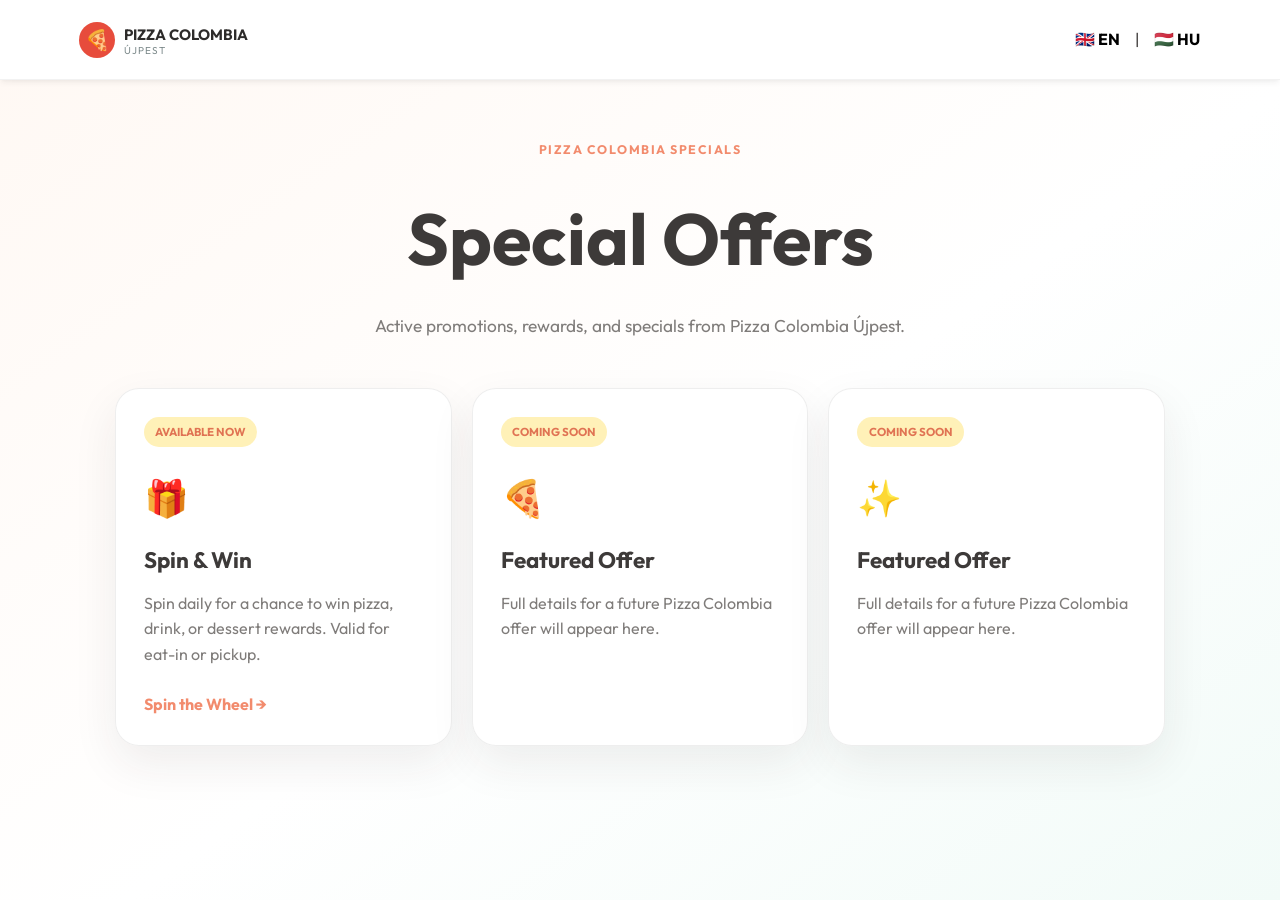
==== commit eae43493: "Update win display message to BUY A PIZZA and Get (prize), refine copy, and add MyChef order link" ====
--- a/offers.html
+++ b/offers.html
@@ -55,7 +55,7 @@
       <div class="offers-header">
         <span class="whats-new-eyebrow" data-en="Pizza Colombia specials" data-hu="Pizza Colombia akciók">Pizza Colombia specials</span>
         <h1 data-en="Special Offers" data-hu="Különleges ajánlatok">Special Offers</h1>
-        <p data-en="See full details for our current activities and every active Pizza Colombia offer." data-hu="Tekintse meg aktuális programunk és minden aktív Pizza Colombia ajánlat teljes részleteit.">See full details for our current activities and every active Pizza Colombia offer.</p>
+        <p data-en="Active promotions, rewards, and specials from Pizza Colombia Újpest." data-hu="Aktív akciók, nyeremények és ajánlatok a Pizza Colombia Újpesttől.">Active promotions, rewards, and specials from Pizza Colombia Újpest.</p>
       </div>
 
       <section id="offers-list" class="offers-list whats-new-grid" aria-live="polite"></section>
@@ -63,7 +63,7 @@
       <div class="offers-empty">
         <div class="offers-empty-icon">🍕</div>
         <h2 data-en="No special offers right now" data-hu="Jelenleg nincs különleges ajánlat">No special offers right now</h2>
-        <p data-en="Please check back soon for new Pizza Colombia offers and activities." data-hu="Kérjük, látogasson vissza hamarosan a Pizza Colombia új ajánlataiért és programjaiért.">Please check back soon for new Pizza Colombia offers and activities.</p>
+        <p data-en="Check back soon for new special offers." data-hu="Látogasson vissza hamarosan új ajánlatainkért.">Check back soon for new special offers.</p>
         <a href="index.html" class="offers-back" data-en="← Back to home" data-hu="← Vissza a főoldalra">← Back to home</a>
       </div>
     </div>
@@ -89,8 +89,8 @@
           badge: { en: 'Available now', hu: 'Már elérhető' },
           title: { en: 'Spin & Win', hu: 'Pörgess és nyerj' },
           details: {
-            en: 'Enter your details and spin once per day for a chance to win pizza, drink, or dessert rewards. Rewards are valid for eat-in or pickup, limited to one voucher redeemed per person per day, and cannot be combined with other specials.',
-            hu: 'Adja meg adatait, és pörgessen naponta egyszer pizza-, ital- vagy desszertnyereményért. A nyeremények helyben fogyasztásra vagy elvitelre érvényesek, személyenként naponta egy kupon váltható be, és más kedvezményekkel nem vonhatók össze.'
+            en: 'Spin daily for a chance to win pizza, drink, or dessert rewards. Valid for eat-in or pickup.',
+            hu: 'Pörgessen naponta ingyen pizza-, ital- vagy desszertnyereményért. Helyben vagy elvitelre érvényes.'
           },
           cta: { en: 'Spin the Wheel →', hu: 'Szerencsekerék indítása →' },
           href: 'index.html#spinner'
--- a/index.css
+++ b/index.css
@@ -1020,6 +1020,19 @@
   box-shadow: var(--shadow-md);
 }
 
+.mychef-btn {
+  background: linear-gradient(135deg, #E74C3C 0%, #C0392B 100%);
+  color: #ffffff;
+  font-weight: 700;
+  box-shadow: 0 4px 15px rgba(231, 76, 60, 0.35);
+}
+
+.mychef-btn:hover {
+  background: linear-gradient(135deg, #C0392B 0%, #A93226 100%);
+  transform: translateY(-3px);
+  box-shadow: 0 10px 20px rgba(231, 76, 60, 0.45);
+}
+
 .wolt-btn {
   background-color: #00C2E8; /* Wolt Brand Color */
 }
